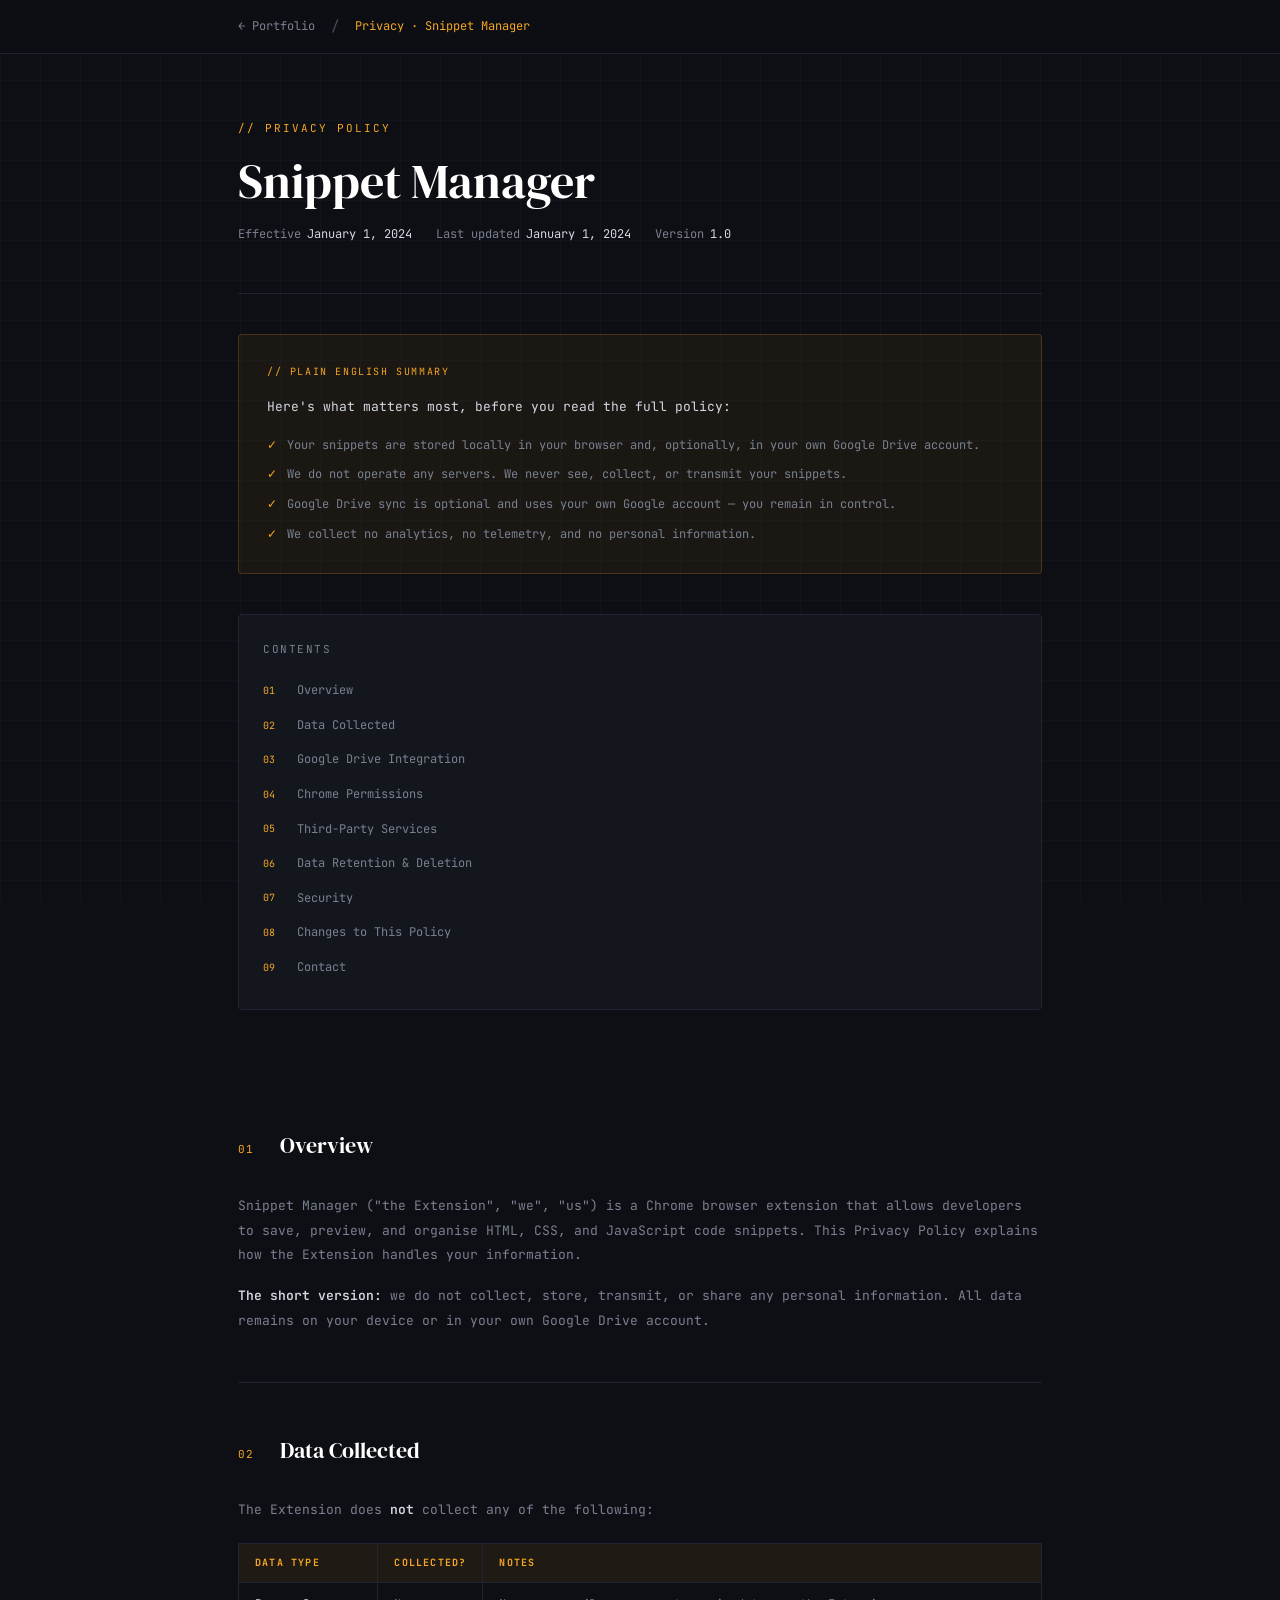
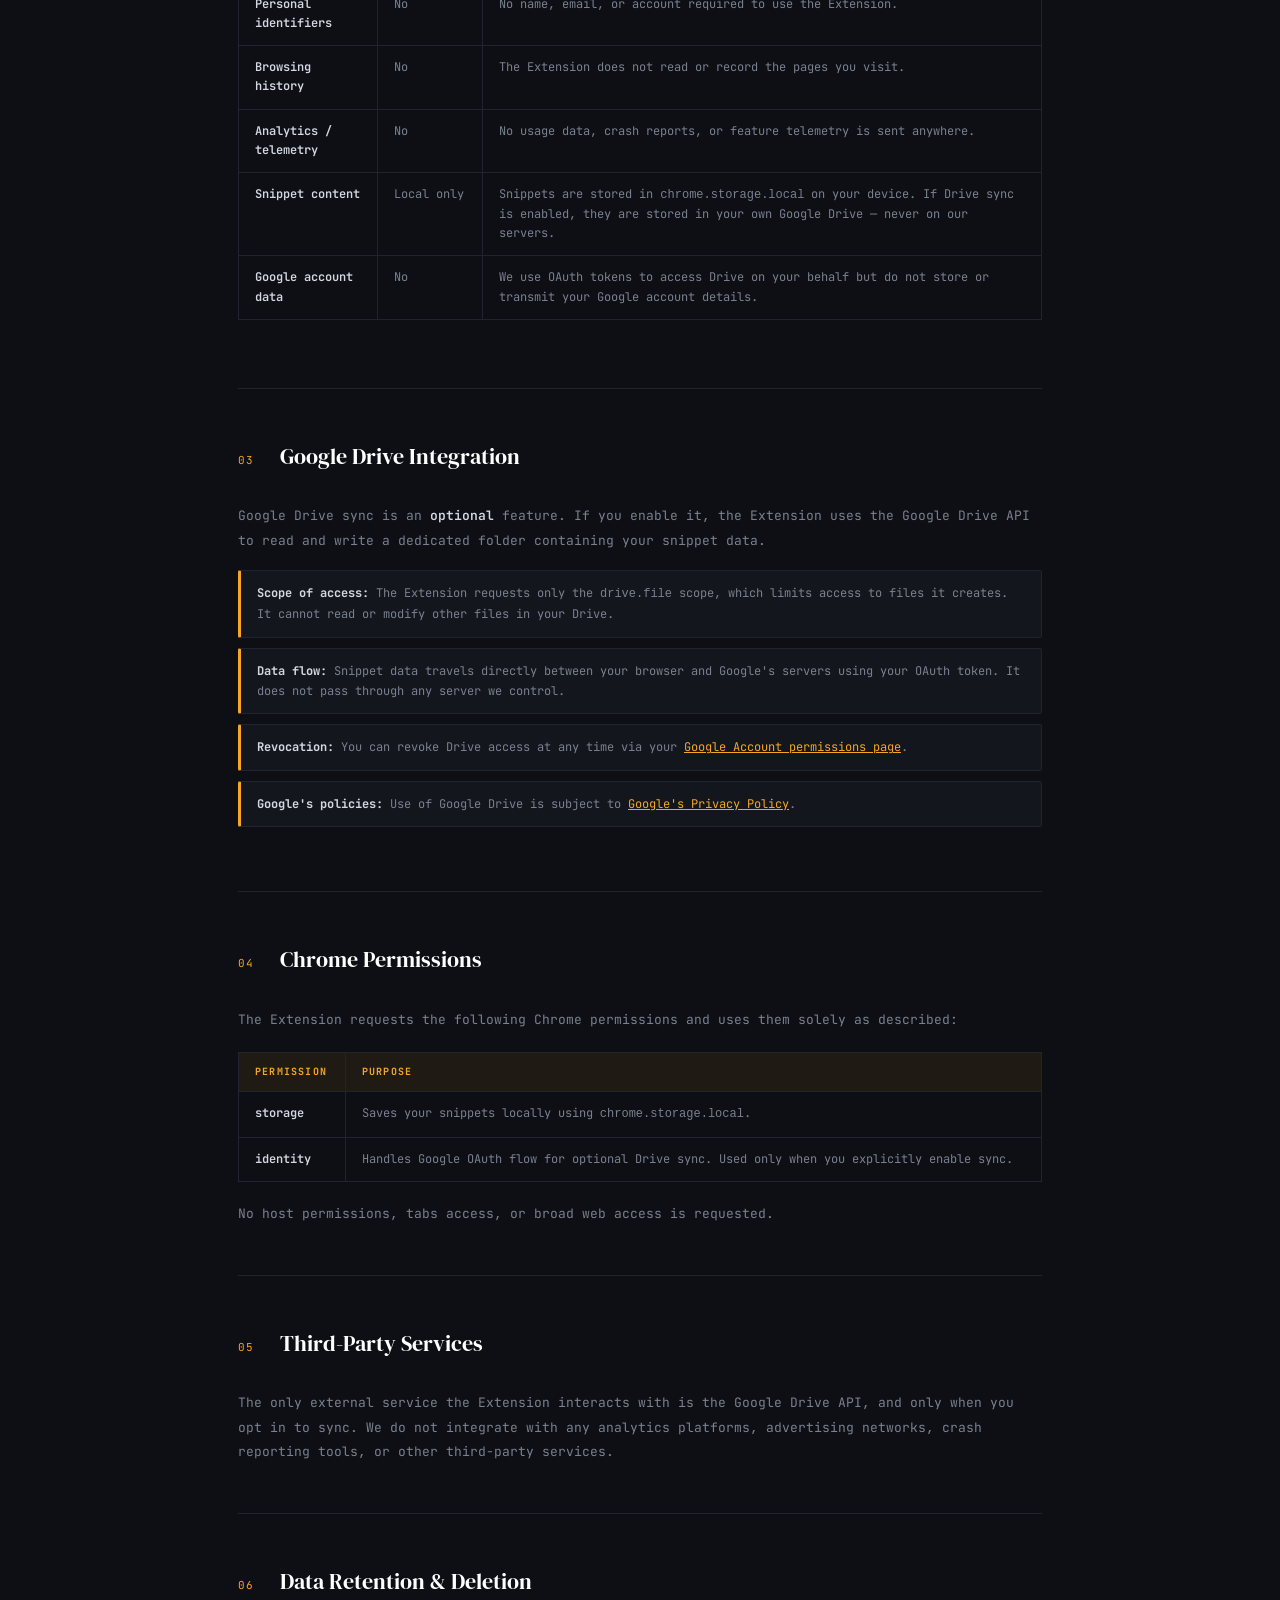
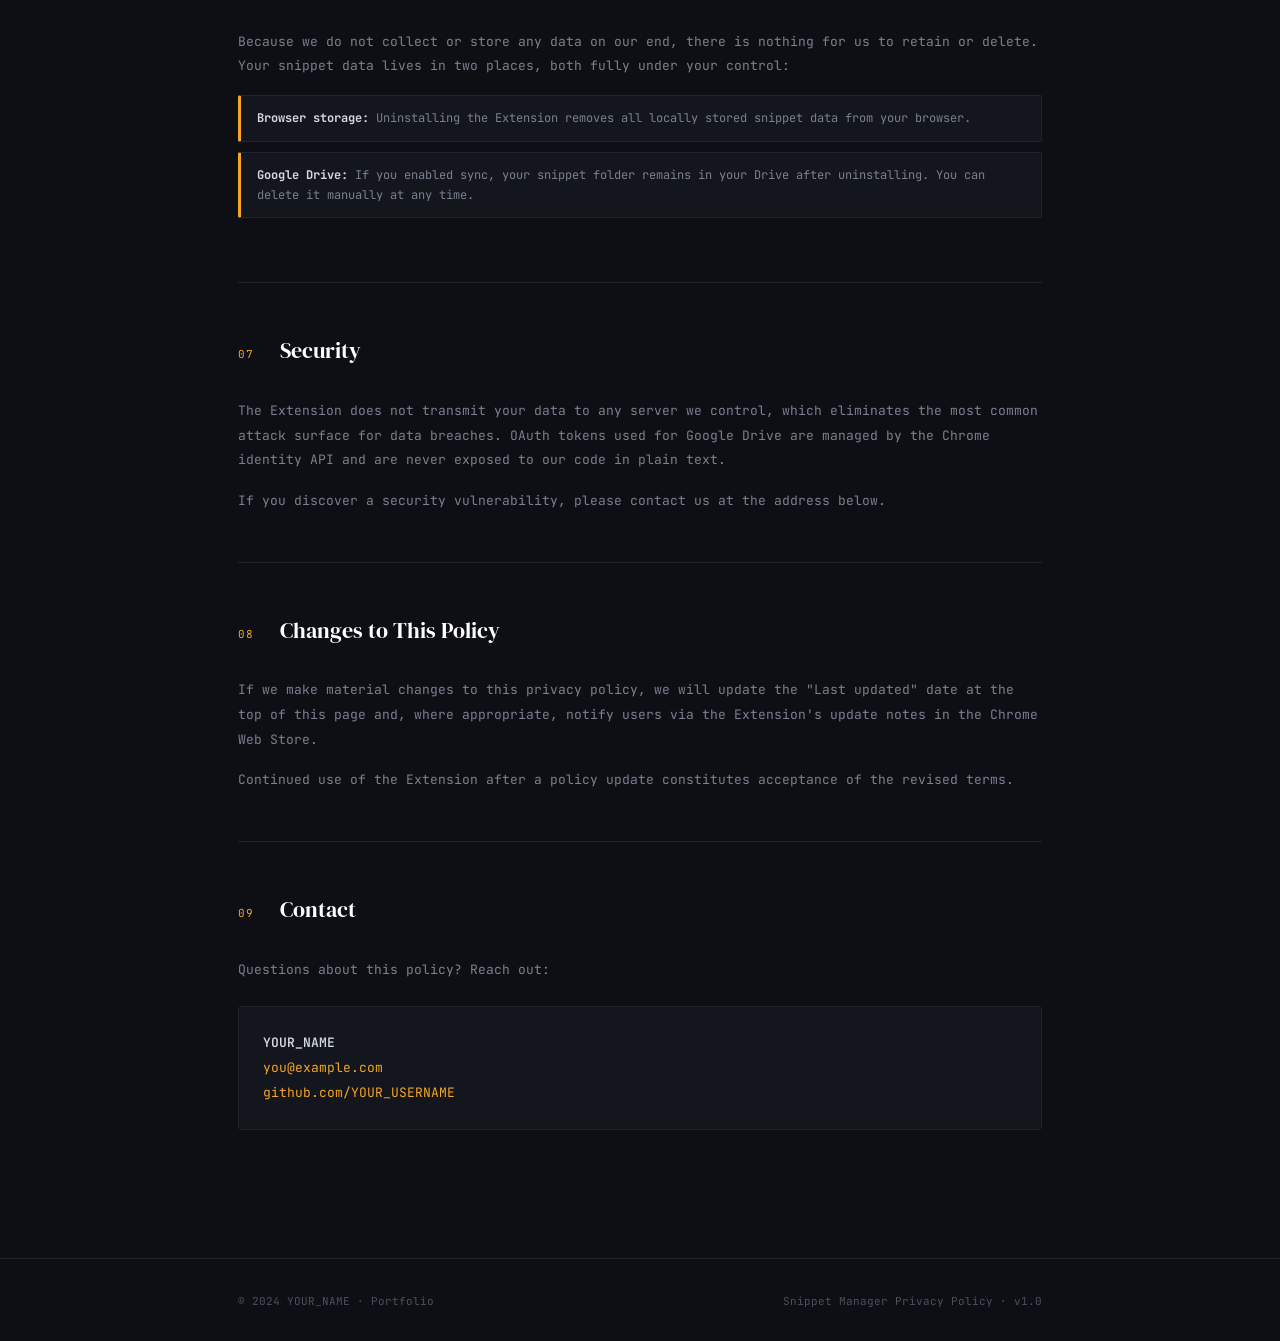
==== privacy/snippet-manager.html @ 755b053d "Initial Commit" ====
<!DOCTYPE html>
<html lang="en">
<head>
  <meta charset="UTF-8" />
  <meta name="viewport" content="width=device-width, initial-scale=1.0" />
  <title>Privacy Policy — Snippet Manager</title>
  <link rel="preconnect" href="https://fonts.googleapis.com" />
  <link rel="preconnect" href="https://fonts.gstatic.com" crossorigin />
  <link href="https://fonts.googleapis.com/css2?family=JetBrains+Mono:ital,wght@0,300;0,400;0,600;1,300&family=DM+Serif+Display:ital@0;1&display=swap" rel="stylesheet" />
  <style>
    *, *::before, *::after { box-sizing: border-box; margin: 0; padding: 0; }

    :root {
      --bg:        #0d0f14;
      --surface:   #13161d;
      --border:    #1f2430;
      --amber:     #f5a623;
      --amber-dim: #c27d0e;
      --muted:     #4a5060;
      --text:      #d4d8e2;
      --text-dim:  #7a8090;
      --mono:      'JetBrains Mono', monospace;
      --serif:     'DM Serif Display', serif;
    }

    html { scroll-behavior: smooth; }

    body {
      background: var(--bg);
      color: var(--text);
      font-family: var(--mono);
      font-size: 14px;
      line-height: 1.8;
      min-height: 100vh;
    }

    body::before {
      content: '';
      position: fixed;
      inset: 0;
      background-image:
        linear-gradient(var(--border) 1px, transparent 1px),
        linear-gradient(90deg, var(--border) 1px, transparent 1px);
      background-size: 40px 40px;
      opacity: 0.25;
      pointer-events: none;
      z-index: 0;
    }

    /* NAV */
    nav {
      position: sticky;
      top: 0;
      z-index: 100;
      background: rgba(13,15,20,0.9);
      backdrop-filter: blur(12px);
      border-bottom: 1px solid var(--border);
    }
    nav .wrap {
      display: flex;
      align-items: center;
      gap: 16px;
      padding: 14px 28px;
      max-width: 860px;
      margin: 0 auto;
    }
    nav a.back {
      font-size: 12px;
      color: var(--text-dim);
      text-decoration: none;
      display: flex;
      align-items: center;
      gap: 6px;
      transition: color 0.2s;
    }
    nav a.back:hover { color: var(--amber); }
    nav .sep { color: var(--muted); }
    nav .crumb { font-size: 12px; color: var(--amber); }

    /* LAYOUT */
    .wrap {
      position: relative;
      z-index: 1;
      max-width: 860px;
      margin: 0 auto;
      padding: 0 28px;
    }

    /* HEADER */
    .doc-header {
      padding: 64px 0 48px;
      border-bottom: 1px solid var(--border);
    }
    .doc-label {
      font-size: 11px;
      letter-spacing: 0.18em;
      color: var(--amber);
      text-transform: uppercase;
      margin-bottom: 16px;
    }
    .doc-header h1 {
      font-family: var(--serif);
      font-size: clamp(28px, 5vw, 48px);
      color: #fff;
      font-weight: 400;
      margin-bottom: 16px;
      line-height: 1.1;
    }
    .doc-meta {
      display: flex;
      gap: 24px;
      flex-wrap: wrap;
      font-size: 12px;
      color: var(--text-dim);
    }
    .doc-meta span { display: flex; align-items: center; gap: 6px; }
    .doc-meta strong { color: var(--text); font-weight: 400; }

    /* SUMMARY BOX */
    .summary-box {
      margin: 40px 0;
      padding: 28px;
      background: rgba(245,166,35,0.06);
      border: 1px solid rgba(245,166,35,0.2);
      border-radius: 4px;
    }
    .summary-box .summary-label {
      font-size: 10px;
      letter-spacing: 0.16em;
      color: var(--amber);
      text-transform: uppercase;
      margin-bottom: 14px;
    }
    .summary-box p {
      font-size: 13px;
      color: var(--text);
      line-height: 1.8;
    }
    .summary-points {
      list-style: none;
      margin-top: 14px;
      display: flex;
      flex-direction: column;
      gap: 8px;
    }
    .summary-points li {
      font-size: 12px;
      color: var(--text-dim);
      display: flex;
      align-items: flex-start;
      gap: 10px;
    }
    .summary-points li .icon { color: var(--amber); flex-shrink: 0; }

    /* TOC */
    .toc {
      margin: 0 0 48px;
      padding: 24px;
      background: var(--surface);
      border: 1px solid var(--border);
      border-radius: 4px;
    }
    .toc-title { font-size: 11px; letter-spacing: 0.14em; color: var(--text-dim); text-transform: uppercase; margin-bottom: 14px; }
    .toc ol { list-style: none; counter-reset: toc; }
    .toc ol li { counter-increment: toc; }
    .toc ol li a {
      display: flex;
      align-items: center;
      gap: 12px;
      padding: 6px 0;
      text-decoration: none;
      font-size: 12px;
      color: var(--text-dim);
      border-bottom: 1px solid transparent;
      transition: color 0.2s;
    }
    .toc ol li a::before {
      content: counter(toc, decimal-leading-zero);
      color: var(--amber);
      font-size: 10px;
      min-width: 22px;
    }
    .toc ol li a:hover { color: var(--text); }

    /* CONTENT */
    .doc-content { padding: 20px 0 80px; }

    .policy-section {
      padding: 48px 0;
      border-bottom: 1px solid var(--border);
    }
    .policy-section:last-child { border-bottom: none; }

    .ps-header {
      display: flex;
      align-items: baseline;
      gap: 14px;
      margin-bottom: 28px;
    }
    .ps-num { font-size: 11px; color: var(--amber); letter-spacing: 0.1em; min-width: 28px; }
    .ps-title {
      font-family: var(--serif);
      font-size: 22px;
      color: #fff;
      font-weight: 400;
    }

    p { color: var(--text-dim); font-size: 13px; line-height: 1.9; margin-bottom: 16px; }
    p:last-child { margin-bottom: 0; }
    p strong { color: var(--text); font-weight: 600; }

    .data-table {
      width: 100%;
      border-collapse: collapse;
      margin: 20px 0;
      font-size: 12px;
    }
    .data-table th {
      text-align: left;
      padding: 10px 16px;
      background: rgba(245,166,35,0.08);
      color: var(--amber);
      font-size: 10px;
      letter-spacing: 0.12em;
      text-transform: uppercase;
      border: 1px solid var(--border);
    }
    .data-table td {
      padding: 12px 16px;
      border: 1px solid var(--border);
      color: var(--text-dim);
      vertical-align: top;
      line-height: 1.6;
    }
    .data-table tr:hover td { background: rgba(255,255,255,0.02); }
    .data-table td:first-child { color: var(--text); font-weight: 600; }

    .highlight-list {
      list-style: none;
      margin: 16px 0;
      display: flex;
      flex-direction: column;
      gap: 10px;
    }
    .highlight-list li {
      font-size: 12px;
      color: var(--text-dim);
      padding: 12px 16px;
      background: var(--surface);
      border: 1px solid var(--border);
      border-left: 3px solid var(--amber);
      border-radius: 2px;
      line-height: 1.7;
    }
    .highlight-list li strong { color: var(--text); }

    .contact-box {
      margin-top: 24px;
      padding: 24px;
      background: var(--surface);
      border: 1px solid var(--border);
      border-radius: 4px;
    }
    .contact-box a { color: var(--amber); text-decoration: none; }
    .contact-box a:hover { text-decoration: underline; }

    /* FOOTER */
    footer {
      border-top: 1px solid var(--border);
      padding: 32px 0;
    }
    footer .wrap {
      display: flex;
      justify-content: space-between;
      align-items: center;
      flex-wrap: wrap;
      gap: 12px;
    }
    footer p { font-size: 11px; color: var(--muted); margin: 0; }
    footer a { color: var(--muted); text-decoration: none; transition: color 0.2s; }
    footer a:hover { color: var(--amber); }
  </style>
</head>
<body>

  <nav>
    <div class="wrap">
      <a class="back" href="../index.html">← Portfolio</a>
      <span class="sep">/</span>
      <span class="crumb">Privacy · Snippet Manager</span>
    </div>
  </nav>

  <div class="wrap">

    <header class="doc-header">
      <p class="doc-label">// privacy policy</p>
      <h1>Snippet Manager</h1>
      <div class="doc-meta">
        <span>Effective <strong>January 1, 2024</strong></span>
        <span>Last updated <strong>January 1, 2024</strong></span>
        <span>Version <strong>1.0</strong></span>
      </div>
    </header>

    <!-- PLAIN-LANGUAGE SUMMARY -->
    <div class="summary-box">
      <p class="summary-label">// plain english summary</p>
      <p>Here's what matters most, before you read the full policy:</p>
      <ul class="summary-points">
        <li><span class="icon">✓</span> Your snippets are stored locally in your browser and, optionally, in your own Google Drive account.</li>
        <li><span class="icon">✓</span> We do not operate any servers. We never see, collect, or transmit your snippets.</li>
        <li><span class="icon">✓</span> Google Drive sync is optional and uses your own Google account — you remain in control.</li>
        <li><span class="icon">✓</span> We collect no analytics, no telemetry, and no personal information.</li>
      </ul>
    </div>

    <!-- TOC -->
    <div class="toc">
      <p class="toc-title">Contents</p>
      <ol>
        <li><a href="#overview">Overview</a></li>
        <li><a href="#data-collected">Data Collected</a></li>
        <li><a href="#google-drive">Google Drive Integration</a></li>
        <li><a href="#permissions">Chrome Permissions</a></li>
        <li><a href="#third-parties">Third-Party Services</a></li>
        <li><a href="#data-retention">Data Retention & Deletion</a></li>
        <li><a href="#security">Security</a></li>
        <li><a href="#changes">Changes to This Policy</a></li>
        <li><a href="#contact">Contact</a></li>
      </ol>
    </div>

    <div class="doc-content">

      <!-- 1 -->
      <div class="policy-section" id="overview">
        <div class="ps-header">
          <span class="ps-num">01</span>
          <h2 class="ps-title">Overview</h2>
        </div>
        <p>
          Snippet Manager ("the Extension", "we", "us") is a Chrome browser extension that allows developers to save, preview, and organise HTML, CSS, and JavaScript code snippets. This Privacy Policy explains how the Extension handles your information.
        </p>
        <p>
          <strong>The short version:</strong> we do not collect, store, transmit, or share any personal information. All data remains on your device or in your own Google Drive account.
        </p>
      </div>

      <!-- 2 -->
      <div class="policy-section" id="data-collected">
        <div class="ps-header">
          <span class="ps-num">02</span>
          <h2 class="ps-title">Data Collected</h2>
        </div>
        <p>The Extension does <strong>not</strong> collect any of the following:</p>
        <table class="data-table">
          <thead>
            <tr>
              <th>Data Type</th>
              <th>Collected?</th>
              <th>Notes</th>
            </tr>
          </thead>
          <tbody>
            <tr>
              <td>Personal identifiers</td>
              <td>No</td>
              <td>No name, email, or account required to use the Extension.</td>
            </tr>
            <tr>
              <td>Browsing history</td>
              <td>No</td>
              <td>The Extension does not read or record the pages you visit.</td>
            </tr>
            <tr>
              <td>Analytics / telemetry</td>
              <td>No</td>
              <td>No usage data, crash reports, or feature telemetry is sent anywhere.</td>
            </tr>
            <tr>
              <td>Snippet content</td>
              <td>Local only</td>
              <td>Snippets are stored in <code>chrome.storage.local</code> on your device. If Drive sync is enabled, they are stored in your own Google Drive — never on our servers.</td>
            </tr>
            <tr>
              <td>Google account data</td>
              <td>No</td>
              <td>We use OAuth tokens to access Drive on your behalf but do not store or transmit your Google account details.</td>
            </tr>
          </tbody>
        </table>
      </div>

      <!-- 3 -->
      <div class="policy-section" id="google-drive">
        <div class="ps-header">
          <span class="ps-num">03</span>
          <h2 class="ps-title">Google Drive Integration</h2>
        </div>
        <p>
          Google Drive sync is an <strong>optional</strong> feature. If you enable it, the Extension uses the Google Drive API to read and write a dedicated folder containing your snippet data.
        </p>
        <ul class="highlight-list">
          <li><strong>Scope of access:</strong> The Extension requests only the <code>drive.file</code> scope, which limits access to files it creates. It cannot read or modify other files in your Drive.</li>
          <li><strong>Data flow:</strong> Snippet data travels directly between your browser and Google's servers using your OAuth token. It does not pass through any server we control.</li>
          <li><strong>Revocation:</strong> You can revoke Drive access at any time via your <a href="https://myaccount.google.com/permissions" target="_blank" style="color:var(--amber)">Google Account permissions page</a>.</li>
          <li><strong>Google's policies:</strong> Use of Google Drive is subject to <a href="https://policies.google.com/privacy" target="_blank" style="color:var(--amber)">Google's Privacy Policy</a>.</li>
        </ul>
      </div>

      <!-- 4 -->
      <div class="policy-section" id="permissions">
        <div class="ps-header">
          <span class="ps-num">04</span>
          <h2 class="ps-title">Chrome Permissions</h2>
        </div>
        <p>The Extension requests the following Chrome permissions and uses them solely as described:</p>
        <table class="data-table">
          <thead>
            <tr><th>Permission</th><th>Purpose</th></tr>
          </thead>
          <tbody>
            <tr>
              <td>storage</td>
              <td>Saves your snippets locally using <code>chrome.storage.local</code>.</td>
            </tr>
            <tr>
              <td>identity</td>
              <td>Handles Google OAuth flow for optional Drive sync. Used only when you explicitly enable sync.</td>
            </tr>
          </tbody>
        </table>
        <p>No host permissions, tabs access, or broad web access is requested.</p>
      </div>

      <!-- 5 -->
      <div class="policy-section" id="third-parties">
        <div class="ps-header">
          <span class="ps-num">05</span>
          <h2 class="ps-title">Third-Party Services</h2>
        </div>
        <p>
          The only external service the Extension interacts with is the Google Drive API, and only when you opt in to sync. We do not integrate with any analytics platforms, advertising networks, crash reporting tools, or other third-party services.
        </p>
      </div>

      <!-- 6 -->
      <div class="policy-section" id="data-retention">
        <div class="ps-header">
          <span class="ps-num">06</span>
          <h2 class="ps-title">Data Retention & Deletion</h2>
        </div>
        <p>
          Because we do not collect or store any data on our end, there is nothing for us to retain or delete. Your snippet data lives in two places, both fully under your control:
        </p>
        <ul class="highlight-list">
          <li><strong>Browser storage:</strong> Uninstalling the Extension removes all locally stored snippet data from your browser.</li>
          <li><strong>Google Drive:</strong> If you enabled sync, your snippet folder remains in your Drive after uninstalling. You can delete it manually at any time.</li>
        </ul>
      </div>

      <!-- 7 -->
      <div class="policy-section" id="security">
        <div class="ps-header">
          <span class="ps-num">07</span>
          <h2 class="ps-title">Security</h2>
        </div>
        <p>
          The Extension does not transmit your data to any server we control, which eliminates the most common attack surface for data breaches. OAuth tokens used for Google Drive are managed by the Chrome identity API and are never exposed to our code in plain text.
        </p>
        <p>
          If you discover a security vulnerability, please contact us at the address below.
        </p>
      </div>

      <!-- 8 -->
      <div class="policy-section" id="changes">
        <div class="ps-header">
          <span class="ps-num">08</span>
          <h2 class="ps-title">Changes to This Policy</h2>
        </div>
        <p>
          If we make material changes to this privacy policy, we will update the "Last updated" date at the top of this page and, where appropriate, notify users via the Extension's update notes in the Chrome Web Store.
        </p>
        <p>
          Continued use of the Extension after a policy update constitutes acceptance of the revised terms.
        </p>
      </div>

      <!-- 9 -->
      <div class="policy-section" id="contact">
        <div class="ps-header">
          <span class="ps-num">09</span>
          <h2 class="ps-title">Contact</h2>
        </div>
        <p>Questions about this policy? Reach out:</p>
        <div class="contact-box">
          <p style="margin:0; font-size:13px; color: var(--text);">
            <strong>YOUR_NAME</strong><br />
            <a href="mailto:you@example.com">you@example.com</a><br />
            <a href="https://github.com/YOUR_USERNAME" target="_blank">github.com/YOUR_USERNAME</a>
          </p>
        </div>
      </div>

    </div>
  </div>

  <footer>
    <div class="wrap">
      <p>© 2024 YOUR_NAME · <a href="../index.html">Portfolio</a></p>
      <p>Snippet Manager Privacy Policy · v1.0</p>
    </div>
  </footer>

</body>
</html>
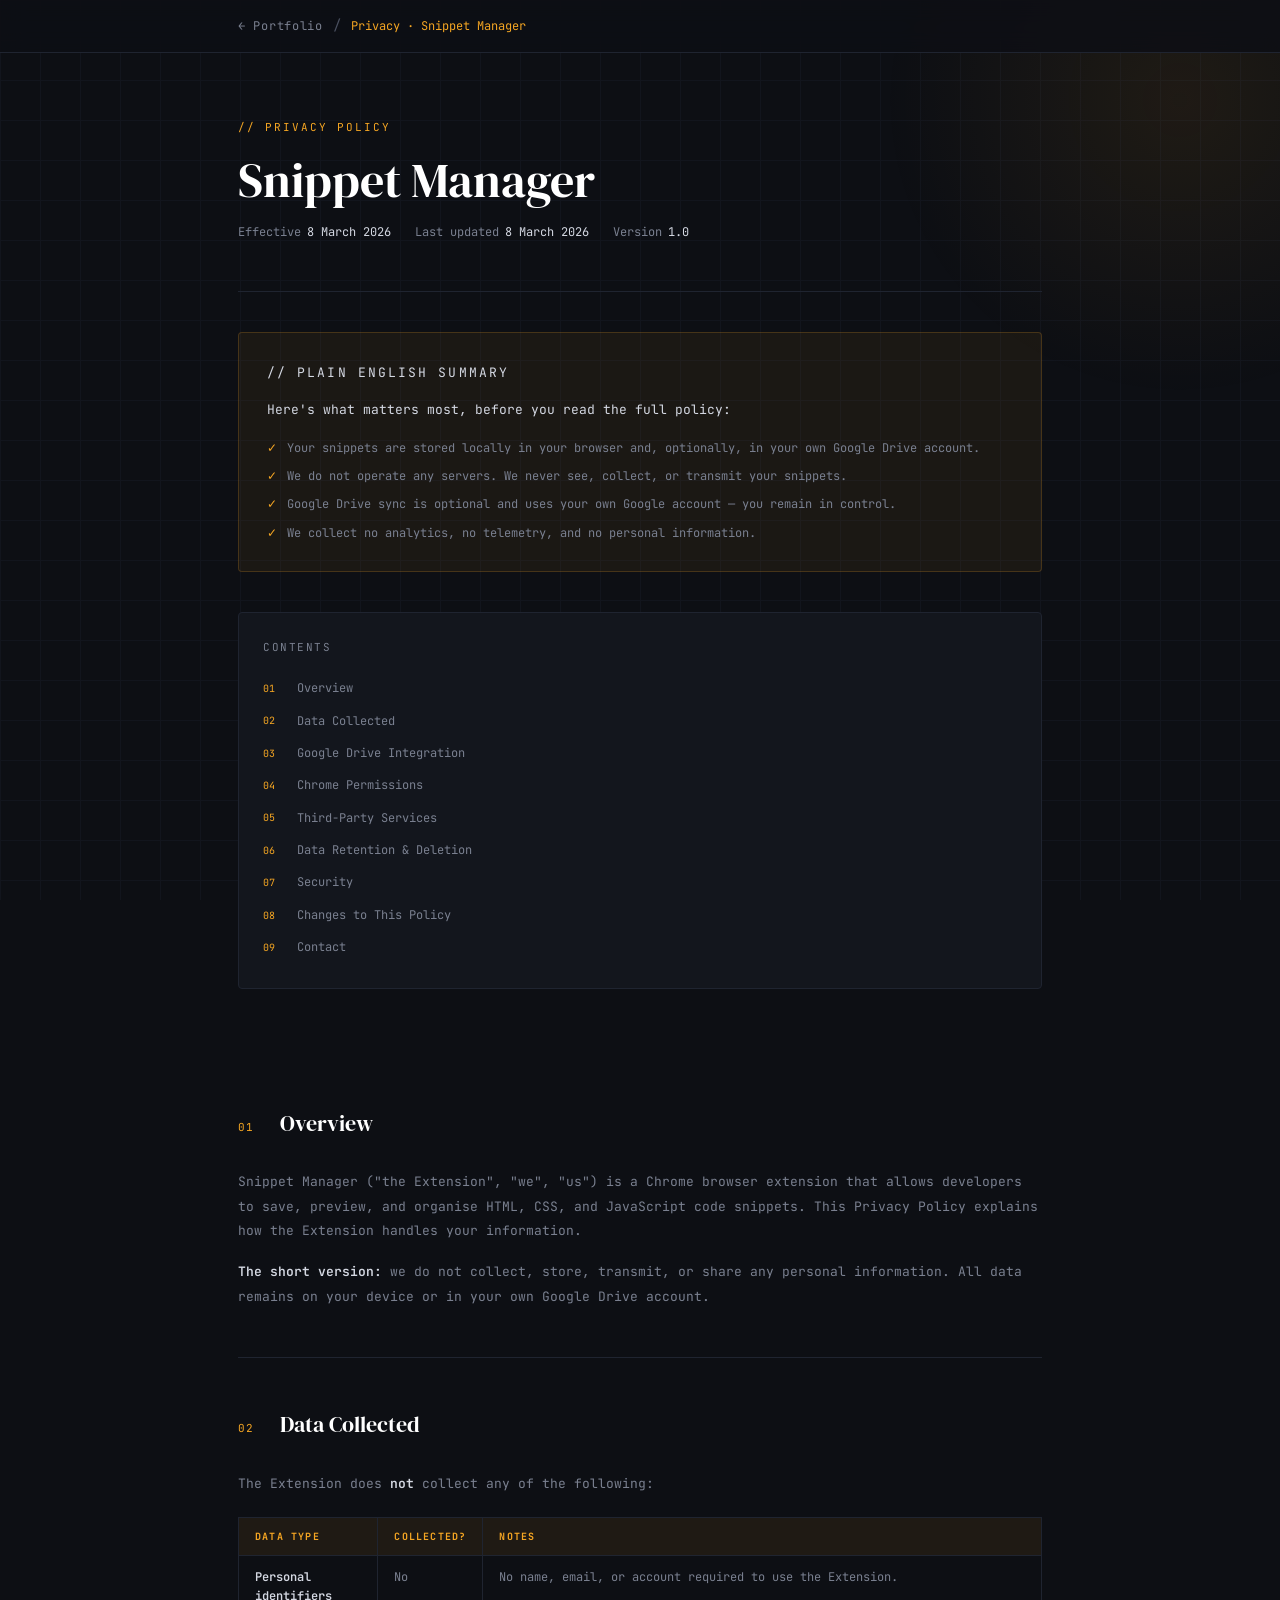
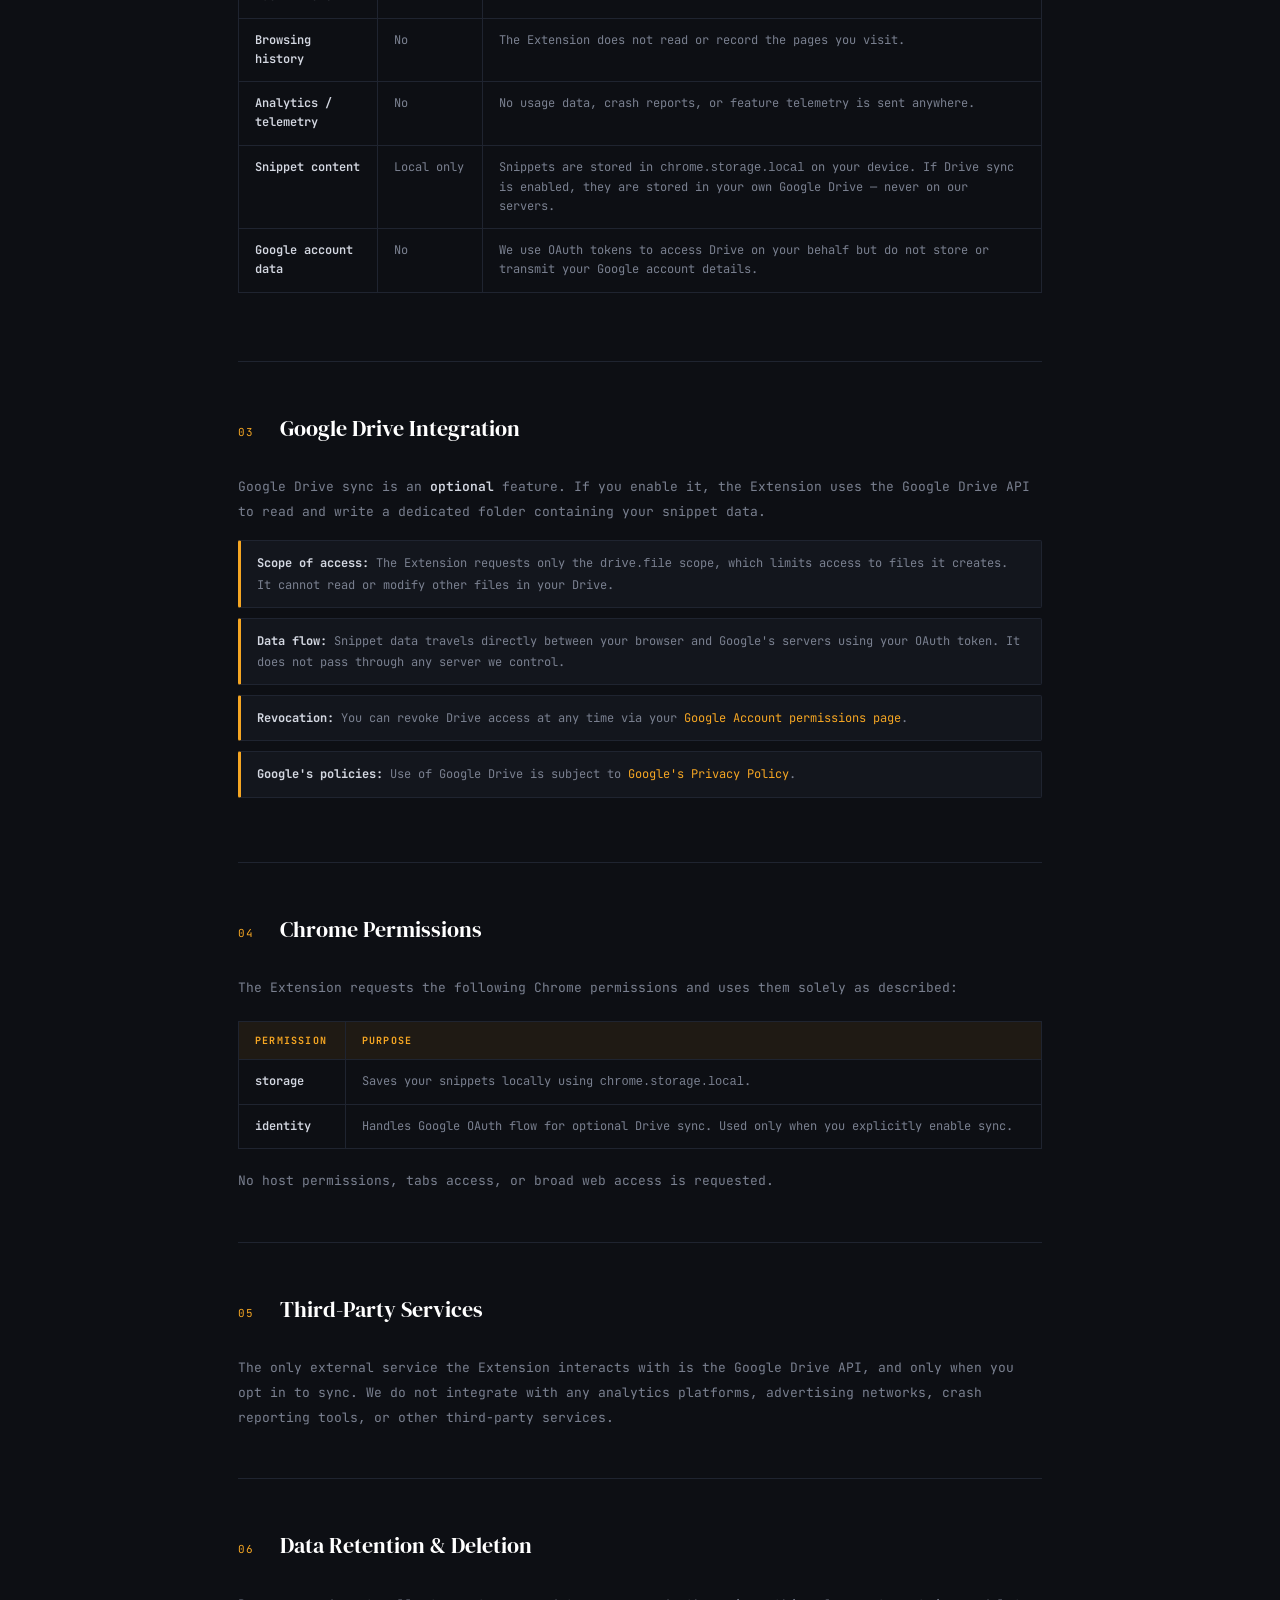
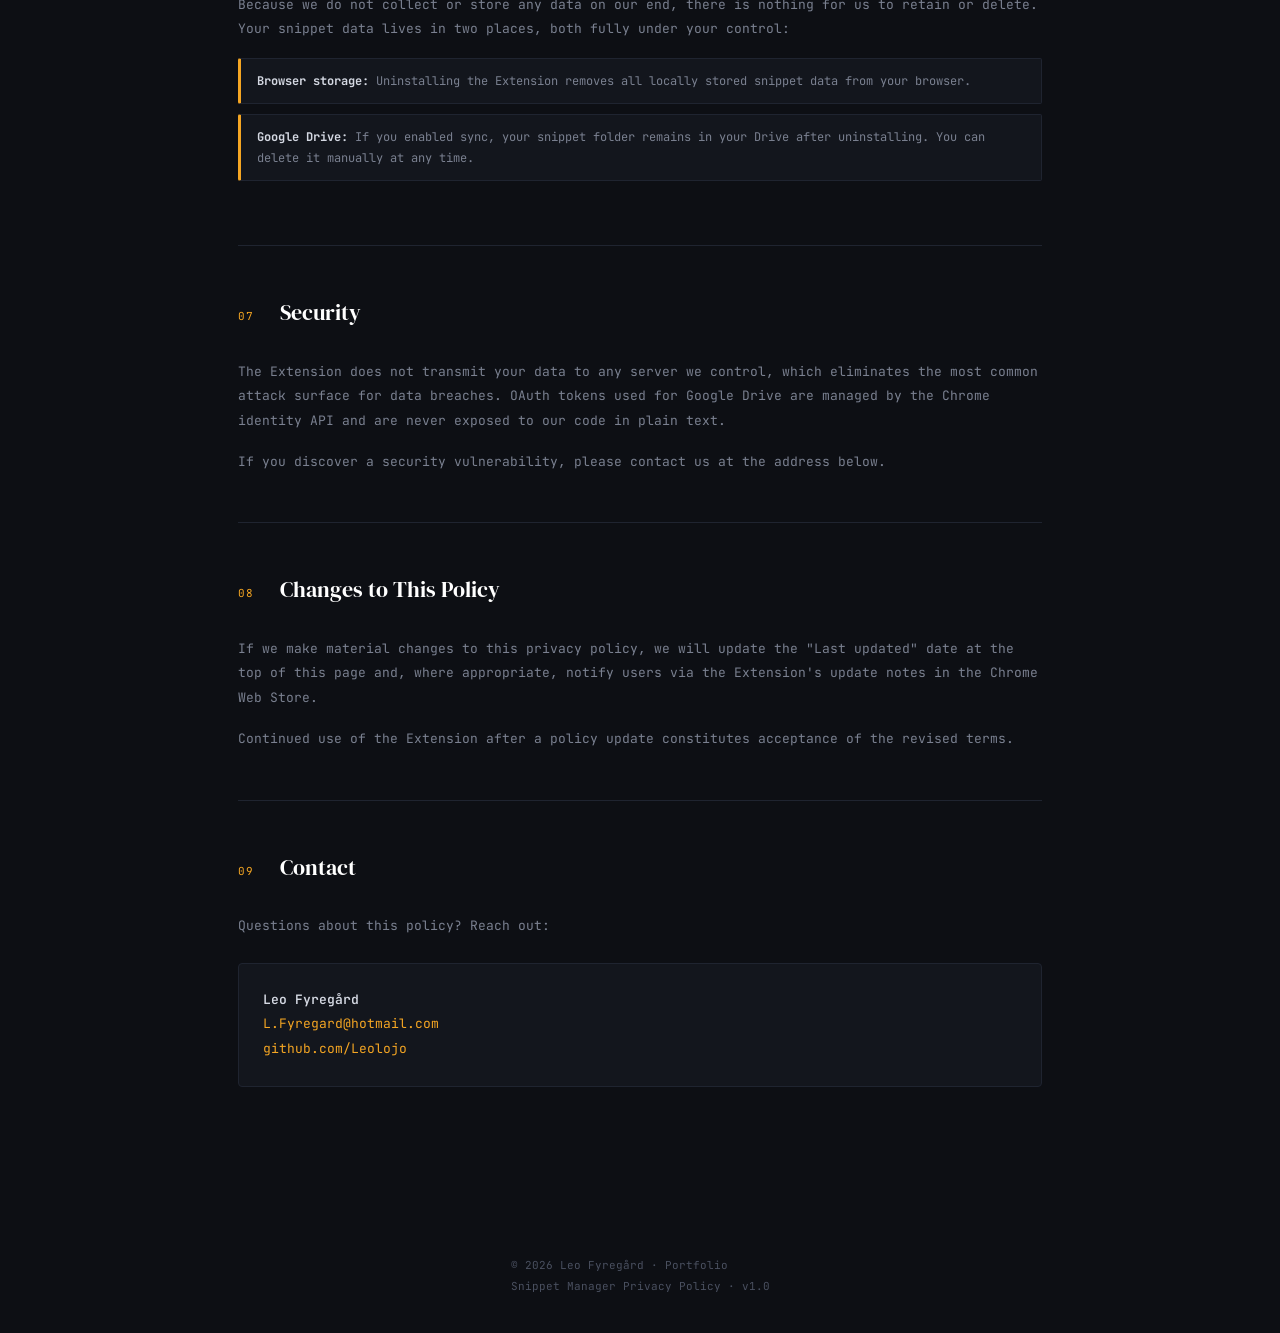
==== commit 06727206: "refactor: extract styles to CSS, update branding - Move all inline CSS to shared style.css - Update " ====
--- a/privacy/snippet-manager.html
+++ b/privacy/snippet-manager.html
@@ -7,284 +7,12 @@
   <link rel="preconnect" href="https://fonts.googleapis.com" />
   <link rel="preconnect" href="https://fonts.gstatic.com" crossorigin />
   <link href="https://fonts.googleapis.com/css2?family=JetBrains+Mono:ital,wght@0,300;0,400;0,600;1,300&family=DM+Serif+Display:ital@0;1&display=swap" rel="stylesheet" />
-  <style>
-    *, *::before, *::after { box-sizing: border-box; margin: 0; padding: 0; }
-
-    :root {
-      --bg:        #0d0f14;
-      --surface:   #13161d;
-      --border:    #1f2430;
-      --amber:     #f5a623;
-      --amber-dim: #c27d0e;
-      --muted:     #4a5060;
-      --text:      #d4d8e2;
-      --text-dim:  #7a8090;
-      --mono:      'JetBrains Mono', monospace;
-      --serif:     'DM Serif Display', serif;
-    }
-
-    html { scroll-behavior: smooth; }
-
-    body {
-      background: var(--bg);
-      color: var(--text);
-      font-family: var(--mono);
-      font-size: 14px;
-      line-height: 1.8;
-      min-height: 100vh;
-    }
-
-    body::before {
-      content: '';
-      position: fixed;
-      inset: 0;
-      background-image:
-        linear-gradient(var(--border) 1px, transparent 1px),
-        linear-gradient(90deg, var(--border) 1px, transparent 1px);
-      background-size: 40px 40px;
-      opacity: 0.25;
-      pointer-events: none;
-      z-index: 0;
-    }
-
-    /* NAV */
-    nav {
-      position: sticky;
-      top: 0;
-      z-index: 100;
-      background: rgba(13,15,20,0.9);
-      backdrop-filter: blur(12px);
-      border-bottom: 1px solid var(--border);
-    }
-    nav .wrap {
-      display: flex;
-      align-items: center;
-      gap: 16px;
-      padding: 14px 28px;
-      max-width: 860px;
-      margin: 0 auto;
-    }
-    nav a.back {
-      font-size: 12px;
-      color: var(--text-dim);
-      text-decoration: none;
-      display: flex;
-      align-items: center;
-      gap: 6px;
-      transition: color 0.2s;
-    }
-    nav a.back:hover { color: var(--amber); }
-    nav .sep { color: var(--muted); }
-    nav .crumb { font-size: 12px; color: var(--amber); }
-
-    /* LAYOUT */
-    .wrap {
-      position: relative;
-      z-index: 1;
-      max-width: 860px;
-      margin: 0 auto;
-      padding: 0 28px;
-    }
-
-    /* HEADER */
-    .doc-header {
-      padding: 64px 0 48px;
-      border-bottom: 1px solid var(--border);
-    }
-    .doc-label {
-      font-size: 11px;
-      letter-spacing: 0.18em;
-      color: var(--amber);
-      text-transform: uppercase;
-      margin-bottom: 16px;
-    }
-    .doc-header h1 {
-      font-family: var(--serif);
-      font-size: clamp(28px, 5vw, 48px);
-      color: #fff;
-      font-weight: 400;
-      margin-bottom: 16px;
-      line-height: 1.1;
-    }
-    .doc-meta {
-      display: flex;
-      gap: 24px;
-      flex-wrap: wrap;
-      font-size: 12px;
-      color: var(--text-dim);
-    }
-    .doc-meta span { display: flex; align-items: center; gap: 6px; }
-    .doc-meta strong { color: var(--text); font-weight: 400; }
-
-    /* SUMMARY BOX */
-    .summary-box {
-      margin: 40px 0;
-      padding: 28px;
-      background: rgba(245,166,35,0.06);
-      border: 1px solid rgba(245,166,35,0.2);
-      border-radius: 4px;
-    }
-    .summary-box .summary-label {
-      font-size: 10px;
-      letter-spacing: 0.16em;
-      color: var(--amber);
-      text-transform: uppercase;
-      margin-bottom: 14px;
-    }
-    .summary-box p {
-      font-size: 13px;
-      color: var(--text);
-      line-height: 1.8;
-    }
-    .summary-points {
-      list-style: none;
-      margin-top: 14px;
-      display: flex;
-      flex-direction: column;
-      gap: 8px;
-    }
-    .summary-points li {
-      font-size: 12px;
-      color: var(--text-dim);
-      display: flex;
-      align-items: flex-start;
-      gap: 10px;
-    }
-    .summary-points li .icon { color: var(--amber); flex-shrink: 0; }
-
-    /* TOC */
-    .toc {
-      margin: 0 0 48px;
-      padding: 24px;
-      background: var(--surface);
-      border: 1px solid var(--border);
-      border-radius: 4px;
-    }
-    .toc-title { font-size: 11px; letter-spacing: 0.14em; color: var(--text-dim); text-transform: uppercase; margin-bottom: 14px; }
-    .toc ol { list-style: none; counter-reset: toc; }
-    .toc ol li { counter-increment: toc; }
-    .toc ol li a {
-      display: flex;
-      align-items: center;
-      gap: 12px;
-      padding: 6px 0;
-      text-decoration: none;
-      font-size: 12px;
-      color: var(--text-dim);
-      border-bottom: 1px solid transparent;
-      transition: color 0.2s;
-    }
-    .toc ol li a::before {
-      content: counter(toc, decimal-leading-zero);
-      color: var(--amber);
-      font-size: 10px;
-      min-width: 22px;
-    }
-    .toc ol li a:hover { color: var(--text); }
-
-    /* CONTENT */
-    .doc-content { padding: 20px 0 80px; }
-
-    .policy-section {
-      padding: 48px 0;
-      border-bottom: 1px solid var(--border);
-    }
-    .policy-section:last-child { border-bottom: none; }
-
-    .ps-header {
-      display: flex;
-      align-items: baseline;
-      gap: 14px;
-      margin-bottom: 28px;
-    }
-    .ps-num { font-size: 11px; color: var(--amber); letter-spacing: 0.1em; min-width: 28px; }
-    .ps-title {
-      font-family: var(--serif);
-      font-size: 22px;
-      color: #fff;
-      font-weight: 400;
-    }
-
-    p { color: var(--text-dim); font-size: 13px; line-height: 1.9; margin-bottom: 16px; }
-    p:last-child { margin-bottom: 0; }
-    p strong { color: var(--text); font-weight: 600; }
-
-    .data-table {
-      width: 100%;
-      border-collapse: collapse;
-      margin: 20px 0;
-      font-size: 12px;
-    }
-    .data-table th {
-      text-align: left;
-      padding: 10px 16px;
-      background: rgba(245,166,35,0.08);
-      color: var(--amber);
-      font-size: 10px;
-      letter-spacing: 0.12em;
-      text-transform: uppercase;
-      border: 1px solid var(--border);
-    }
-    .data-table td {
-      padding: 12px 16px;
-      border: 1px solid var(--border);
-      color: var(--text-dim);
-      vertical-align: top;
-      line-height: 1.6;
-    }
-    .data-table tr:hover td { background: rgba(255,255,255,0.02); }
-    .data-table td:first-child { color: var(--text); font-weight: 600; }
-
-    .highlight-list {
-      list-style: none;
-      margin: 16px 0;
-      display: flex;
-      flex-direction: column;
-      gap: 10px;
-    }
-    .highlight-list li {
-      font-size: 12px;
-      color: var(--text-dim);
-      padding: 12px 16px;
-      background: var(--surface);
-      border: 1px solid var(--border);
-      border-left: 3px solid var(--amber);
-      border-radius: 2px;
-      line-height: 1.7;
-    }
-    .highlight-list li strong { color: var(--text); }
-
-    .contact-box {
-      margin-top: 24px;
-      padding: 24px;
-      background: var(--surface);
-      border: 1px solid var(--border);
-      border-radius: 4px;
-    }
-    .contact-box a { color: var(--amber); text-decoration: none; }
-    .contact-box a:hover { text-decoration: underline; }
-
-    /* FOOTER */
-    footer {
-      border-top: 1px solid var(--border);
-      padding: 32px 0;
-    }
-    footer .wrap {
-      display: flex;
-      justify-content: space-between;
-      align-items: center;
-      flex-wrap: wrap;
-      gap: 12px;
-    }
-    footer p { font-size: 11px; color: var(--muted); margin: 0; }
-    footer a { color: var(--muted); text-decoration: none; transition: color 0.2s; }
-    footer a:hover { color: var(--amber); }
-  </style>
+  <link rel="stylesheet" href="../style.css" />
 </head>
 <body>
 
   <nav>
-    <div class="wrap">
+    <div class="wrap breadcrumb">
       <a class="back" href="../index.html">← Portfolio</a>
       <span class="sep">/</span>
       <span class="crumb">Privacy · Snippet Manager</span>
@@ -297,8 +25,8 @@
       <p class="doc-label">// privacy policy</p>
       <h1>Snippet Manager</h1>
       <div class="doc-meta">
-        <span>Effective <strong>January 1, 2024</strong></span>
-        <span>Last updated <strong>January 1, 2024</strong></span>
+        <span>Effective <strong>8 March 2026</strong></span>
+        <span>Last updated <strong>8 March 2026</strong></span>
         <span>Version <strong>1.0</strong></span>
       </div>
     </header>
@@ -324,7 +52,7 @@
         <li><a href="#google-drive">Google Drive Integration</a></li>
         <li><a href="#permissions">Chrome Permissions</a></li>
         <li><a href="#third-parties">Third-Party Services</a></li>
-        <li><a href="#data-retention">Data Retention & Deletion</a></li>
+        <li><a href="#data-retention">Data Retention &amp; Deletion</a></li>
         <li><a href="#security">Security</a></li>
         <li><a href="#changes">Changes to This Policy</a></li>
         <li><a href="#contact">Contact</a></li>
@@ -333,21 +61,21 @@
 
     <div class="doc-content">
 
-      <!-- 1 -->
       <div class="policy-section" id="overview">
         <div class="ps-header">
           <span class="ps-num">01</span>
           <h2 class="ps-title">Overview</h2>
         </div>
         <p>
-          Snippet Manager ("the Extension", "we", "us") is a Chrome browser extension that allows developers to save, preview, and organise HTML, CSS, and JavaScript code snippets. This Privacy Policy explains how the Extension handles your information.
-        </p>
-        <p>
-          <strong>The short version:</strong> we do not collect, store, transmit, or share any personal information. All data remains on your device or in your own Google Drive account.
-        </p>
-      </div>
-
-      <!-- 2 -->
+          Snippet Manager ("the Extension", "we", "us") is a Chrome browser extension that allows developers to save,
+          preview, and organise HTML, CSS, and JavaScript code snippets. This Privacy Policy explains how the Extension handles your information.
+        </p>
+        <p>
+          <strong>The short version:</strong> we do not collect, store, transmit, or share any personal information.
+          All data remains on your device or in your own Google Drive account.
+        </p>
+      </div>
+
       <div class="policy-section" id="data-collected">
         <div class="ps-header">
           <span class="ps-num">02</span>
@@ -356,11 +84,7 @@
         <p>The Extension does <strong>not</strong> collect any of the following:</p>
         <table class="data-table">
           <thead>
-            <tr>
-              <th>Data Type</th>
-              <th>Collected?</th>
-              <th>Notes</th>
-            </tr>
+            <tr><th>Data Type</th><th>Collected?</th><th>Notes</th></tr>
           </thead>
           <tbody>
             <tr>
@@ -392,24 +116,23 @@
         </table>
       </div>
 
-      <!-- 3 -->
       <div class="policy-section" id="google-drive">
         <div class="ps-header">
           <span class="ps-num">03</span>
           <h2 class="ps-title">Google Drive Integration</h2>
         </div>
         <p>
-          Google Drive sync is an <strong>optional</strong> feature. If you enable it, the Extension uses the Google Drive API to read and write a dedicated folder containing your snippet data.
+          Google Drive sync is an <strong>optional</strong> feature. If you enable it, the Extension uses the Google Drive API
+          to read and write a dedicated folder containing your snippet data.
         </p>
         <ul class="highlight-list">
           <li><strong>Scope of access:</strong> The Extension requests only the <code>drive.file</code> scope, which limits access to files it creates. It cannot read or modify other files in your Drive.</li>
           <li><strong>Data flow:</strong> Snippet data travels directly between your browser and Google's servers using your OAuth token. It does not pass through any server we control.</li>
-          <li><strong>Revocation:</strong> You can revoke Drive access at any time via your <a href="https://myaccount.google.com/permissions" target="_blank" style="color:var(--amber)">Google Account permissions page</a>.</li>
-          <li><strong>Google's policies:</strong> Use of Google Drive is subject to <a href="https://policies.google.com/privacy" target="_blank" style="color:var(--amber)">Google's Privacy Policy</a>.</li>
+          <li><strong>Revocation:</strong> You can revoke Drive access at any time via your <a href="https://myaccount.google.com/permissions" target="_blank">Google Account permissions page</a>.</li>
+          <li><strong>Google's policies:</strong> Use of Google Drive is subject to <a href="https://policies.google.com/privacy" target="_blank">Google's Privacy Policy</a>.</li>
         </ul>
       </div>
 
-      <!-- 4 -->
       <div class="policy-section" id="permissions">
         <div class="ps-header">
           <span class="ps-num">04</span>
@@ -434,25 +157,25 @@
         <p>No host permissions, tabs access, or broad web access is requested.</p>
       </div>
 
-      <!-- 5 -->
       <div class="policy-section" id="third-parties">
         <div class="ps-header">
           <span class="ps-num">05</span>
           <h2 class="ps-title">Third-Party Services</h2>
         </div>
         <p>
-          The only external service the Extension interacts with is the Google Drive API, and only when you opt in to sync. We do not integrate with any analytics platforms, advertising networks, crash reporting tools, or other third-party services.
-        </p>
-      </div>
-
-      <!-- 6 -->
+          The only external service the Extension interacts with is the Google Drive API, and only when you opt in to sync.
+          We do not integrate with any analytics platforms, advertising networks, crash reporting tools, or other third-party services.
+        </p>
+      </div>
+
       <div class="policy-section" id="data-retention">
         <div class="ps-header">
           <span class="ps-num">06</span>
-          <h2 class="ps-title">Data Retention & Deletion</h2>
-        </div>
-        <p>
-          Because we do not collect or store any data on our end, there is nothing for us to retain or delete. Your snippet data lives in two places, both fully under your control:
+          <h2 class="ps-title">Data Retention &amp; Deletion</h2>
+        </div>
+        <p>
+          Because we do not collect or store any data on our end, there is nothing for us to retain or delete.
+          Your snippet data lives in two places, both fully under your control:
         </p>
         <ul class="highlight-list">
           <li><strong>Browser storage:</strong> Uninstalling the Extension removes all locally stored snippet data from your browser.</li>
@@ -460,35 +183,30 @@
         </ul>
       </div>
 
-      <!-- 7 -->
       <div class="policy-section" id="security">
         <div class="ps-header">
           <span class="ps-num">07</span>
           <h2 class="ps-title">Security</h2>
         </div>
         <p>
-          The Extension does not transmit your data to any server we control, which eliminates the most common attack surface for data breaches. OAuth tokens used for Google Drive are managed by the Chrome identity API and are never exposed to our code in plain text.
-        </p>
-        <p>
-          If you discover a security vulnerability, please contact us at the address below.
-        </p>
-      </div>
-
-      <!-- 8 -->
+          The Extension does not transmit your data to any server we control, which eliminates the most common attack surface for data breaches.
+          OAuth tokens used for Google Drive are managed by the Chrome identity API and are never exposed to our code in plain text.
+        </p>
+        <p>If you discover a security vulnerability, please contact us at the address below.</p>
+      </div>
+
       <div class="policy-section" id="changes">
         <div class="ps-header">
           <span class="ps-num">08</span>
           <h2 class="ps-title">Changes to This Policy</h2>
         </div>
         <p>
-          If we make material changes to this privacy policy, we will update the "Last updated" date at the top of this page and, where appropriate, notify users via the Extension's update notes in the Chrome Web Store.
-        </p>
-        <p>
-          Continued use of the Extension after a policy update constitutes acceptance of the revised terms.
-        </p>
-      </div>
-
-      <!-- 9 -->
+          If we make material changes to this privacy policy, we will update the "Last updated" date at the top of this page
+          and, where appropriate, notify users via the Extension's update notes in the Chrome Web Store.
+        </p>
+        <p>Continued use of the Extension after a policy update constitutes acceptance of the revised terms.</p>
+      </div>
+
       <div class="policy-section" id="contact">
         <div class="ps-header">
           <span class="ps-num">09</span>
@@ -496,10 +214,10 @@
         </div>
         <p>Questions about this policy? Reach out:</p>
         <div class="contact-box">
-          <p style="margin:0; font-size:13px; color: var(--text);">
-            <strong>YOUR_NAME</strong><br />
-            <a href="mailto:you@example.com">you@example.com</a><br />
-            <a href="https://github.com/YOUR_USERNAME" target="_blank">github.com/YOUR_USERNAME</a>
+          <p>
+            <strong>Leo Fyregård</strong><br />
+            <a href="mailto:L.Fyregard@hotmail.com">L.Fyregard@hotmail.com</a><br />
+            <a href="https://github.com/Leolojo" target="_blank">github.com/Leolojo</a>
           </p>
         </div>
       </div>
@@ -509,7 +227,7 @@
 
   <footer>
     <div class="wrap">
-      <p>© 2024 YOUR_NAME · <a href="../index.html">Portfolio</a></p>
+      <p>© 2026 Leo Fyregård · <a href="../index.html">Portfolio</a></p>
       <p>Snippet Manager Privacy Policy · v1.0</p>
     </div>
   </footer>
--- a/style.css
+++ b/style.css
@@ -0,0 +1,419 @@
+/* ── Reset ── */
+*, *::before, *::after { box-sizing: border-box; margin: 0; padding: 0; }
+
+/* ── Variables ── */
+:root {
+  --bg:        #0d0f14;
+  --surface:   #13161d;
+  --border:    #1f2430;
+  --amber:     #f5a623;
+  --amber-dim: #c27d0e;
+  --green:     #4ade80;
+  --muted:     #4a5060;
+  --text:      #d4d8e2;
+  --text-dim:  #7a8090;
+  --mono:      'JetBrains Mono', monospace;
+  --serif:     'DM Serif Display', serif;
+}
+
+/* ── Base ── */
+html { scroll-behavior: smooth; }
+
+body {
+  background: var(--bg);
+  color: var(--text);
+  font-family: var(--mono);
+  font-size: 14px;
+  line-height: 1.7;
+  min-height: 100vh;
+  overflow-x: hidden;
+}
+
+/* ── Grid texture ── */
+body::before {
+  content: '';
+  position: fixed;
+  inset: 0;
+  background-image:
+    linear-gradient(var(--border) 1px, transparent 1px),
+    linear-gradient(90deg, var(--border) 1px, transparent 1px);
+  background-size: 40px 40px;
+  opacity: 0.35;
+  pointer-events: none;
+  z-index: 0;
+}
+
+/* ── Glow blob ── */
+body::after {
+  content: '';
+  position: fixed;
+  top: -200px;
+  right: -200px;
+  width: 600px;
+  height: 600px;
+  background: radial-gradient(circle, rgba(245,166,35,0.08) 0%, transparent 70%);
+  pointer-events: none;
+  z-index: 0;
+}
+
+/* ── Layout ── */
+.wrap {
+  position: relative;
+  z-index: 1;
+  max-width: 860px;
+  margin: 0 auto;
+  padding: 0 28px;
+}
+
+/* ── NAV ── */
+nav {
+  position: sticky;
+  top: 0;
+  z-index: 100;
+  background: rgba(13,15,20,0.85);
+  backdrop-filter: blur(12px);
+  border-bottom: 1px solid var(--border);
+}
+nav .wrap {
+  display: flex;
+  align-items: center;
+  justify-content: space-between;
+  padding-top: 14px;
+  padding-bottom: 14px;
+}
+.nav-brand {
+  font-size: 13px;
+  font-weight: 600;
+  color: var(--amber);
+  letter-spacing: 0.08em;
+  text-decoration: none;
+}
+.nav-brand span { color: var(--text-dim); font-weight: 300; }
+nav ul { list-style: none; display: flex; gap: 28px; }
+nav a {
+  color: var(--text-dim);
+  text-decoration: none;
+  font-size: 12px;
+  letter-spacing: 0.06em;
+  transition: color 0.2s;
+}
+nav a:hover { color: var(--amber); }
+
+/* ── Breadcrumb (privacy pages) ── */
+nav .wrap.breadcrumb { justify-content: flex-start; gap: 10px; }
+nav a.back { font-size: 12px; color: var(--text-dim); display: flex; align-items: center; gap: 6px; }
+nav .sep   { color: var(--muted); }
+nav .crumb { font-size: 12px; color: var(--amber); }
+
+/* ── Buttons ── */
+.btn {
+  display: inline-flex;
+  align-items: center;
+  gap: 8px;
+  padding: 10px 22px;
+  font-family: var(--mono);
+  font-size: 12px;
+  font-weight: 600;
+  letter-spacing: 0.06em;
+  border-radius: 3px;
+  text-decoration: none;
+  cursor: pointer;
+  transition: all 0.2s;
+  border: none;
+}
+.btn-primary { background: var(--amber); color: #0d0f14; border: 1px solid var(--amber); }
+.btn-primary:hover { background: #ffc04a; border-color: #ffc04a; transform: translateY(-1px); }
+.btn-ghost { background: transparent; color: var(--text); border: 1px solid var(--border); }
+.btn-ghost:hover { border-color: var(--amber); color: var(--amber); }
+.btn-sm { font-size: 11px; padding: 8px 16px; }
+
+/* ── Hero ── */
+.hero { padding: 100px 0 80px; border-bottom: 1px solid var(--border); }
+.hero-label {
+  font-size: 11px;
+  letter-spacing: 0.2em;
+  color: var(--amber);
+  text-transform: uppercase;
+  margin-bottom: 20px;
+  opacity: 0;
+  animation: fadeUp 0.6s 0.1s forwards;
+}
+.hero h1 {
+  font-family: var(--serif);
+  font-size: clamp(38px, 7vw, 72px);
+  line-height: 1.05;
+  color: #fff;
+  margin-bottom: 24px;
+  opacity: 0;
+  animation: fadeUp 0.6s 0.2s forwards;
+}
+.hero h1 em { font-style: italic; color: var(--amber); }
+.hero-sub {
+  max-width: 520px;
+  color: var(--text-dim);
+  font-size: 13px;
+  line-height: 1.8;
+  opacity: 0;
+  animation: fadeUp 0.6s 0.35s forwards;
+}
+.hero-cta {
+  margin-top: 40px;
+  display: flex;
+  gap: 16px;
+  flex-wrap: wrap;
+  opacity: 0;
+  animation: fadeUp 0.6s 0.45s forwards;
+}
+
+/* ── Sections ── */
+section { padding: 80px 0; border-bottom: 1px solid var(--border); }
+.section-header { display: flex; align-items: baseline; gap: 16px; margin-bottom: 48px; }
+.section-num   { font-size: 11px; color: var(--amber); letter-spacing: 0.15em; }
+.section-title { font-family: var(--serif); font-size: 28px; color: #fff; font-weight: 400; }
+.section-line  { flex: 1; height: 1px; background: var(--border); }
+
+/* ── Extension cards ── */
+.ext-grid { display: grid; gap: 2px; }
+
+.ext-card {
+  background: var(--surface);
+  border: 1px solid var(--border);
+  border-radius: 4px;
+  padding: 32px;
+  display: grid;
+  grid-template-columns: 1fr auto;
+  gap: 20px;
+  align-items: start;
+  transition: border-color 0.25s, transform 0.25s;
+  position: relative;
+  overflow: hidden;
+}
+.ext-card::before {
+  content: '';
+  position: absolute;
+  top: 0; left: 0;
+  width: 3px; height: 100%;
+  background: var(--amber);
+  opacity: 0;
+  transition: opacity 0.25s;
+}
+.ext-card:hover { border-color: rgba(245,166,35,0.3); transform: translateX(4px); }
+.ext-card:hover::before { opacity: 1; }
+.ext-card.dim { opacity: 0.45; pointer-events: none; }
+
+.ext-tags  { display: flex; flex-wrap: wrap; gap: 6px; margin-bottom: 12px; }
+.tag {
+  font-size: 10px;
+  letter-spacing: 0.08em;
+  padding: 3px 8px;
+  border-radius: 2px;
+  background: rgba(245,166,35,0.1);
+  color: var(--amber-dim);
+  border: 1px solid rgba(245,166,35,0.2);
+}
+.tag.green { background: rgba(74,222,128,0.08); color: var(--green); border-color: rgba(74,222,128,0.2); }
+
+.ext-name       { font-family: var(--serif); font-size: 22px; color: #fff; margin-bottom: 8px; line-height: 1.2; }
+.ext-name.muted { font-style: italic; color: var(--text-dim); }
+.ext-desc       { color: var(--text-dim); font-size: 13px; line-height: 1.7; margin-bottom: 20px; }
+
+.ext-features { list-style: none; display: flex; flex-direction: column; gap: 5px; }
+.ext-features li { font-size: 12px; color: var(--text-dim); display: flex; align-items: center; gap: 8px; }
+.ext-features li::before { content: '→'; color: var(--amber); font-size: 11px; }
+
+.ext-actions { display: flex; flex-direction: column; gap: 8px; align-items: flex-end; min-width: 140px; }
+.ext-status {
+  font-size: 10px;
+  letter-spacing: 0.12em;
+  color: var(--green);
+  text-transform: uppercase;
+  display: flex;
+  align-items: center;
+  gap: 6px;
+}
+.ext-status::before {
+  content: '';
+  width: 6px; height: 6px;
+  border-radius: 50%;
+  background: var(--green);
+  box-shadow: 0 0 6px var(--green);
+  animation: pulse 2s infinite;
+}
+
+/* ── Privacy list ── */
+.policy-list { display: grid; gap: 2px; }
+.policy-item {
+  display: flex;
+  align-items: center;
+  justify-content: space-between;
+  padding: 20px 24px;
+  background: var(--surface);
+  border: 1px solid var(--border);
+  border-radius: 3px;
+  text-decoration: none;
+  transition: all 0.2s;
+}
+.policy-item:hover { border-color: rgba(245,166,35,0.3); background: rgba(245,166,35,0.04); }
+.policy-item-left  { display: flex; flex-direction: column; gap: 4px; }
+.policy-item-name  { font-size: 14px; font-weight: 600; color: var(--text); }
+.policy-item-meta  { font-size: 11px; color: var(--text-dim); }
+.policy-arrow      { color: var(--amber); font-size: 18px; transition: transform 0.2s; }
+.policy-item:hover .policy-arrow { transform: translateX(4px); }
+
+/* ── Footer ── */
+footer {
+  padding: 40px 0;
+  display: flex;
+  align-items: center;
+  justify-content: space-between;
+  flex-wrap: wrap;
+  gap: 16px;
+}
+footer p { font-size: 11px; color: var(--muted); margin: 0; }
+.footer-links { display: flex; gap: 20px; }
+.footer-links a, footer a {
+  font-size: 11px;
+  color: var(--muted);
+  text-decoration: none;
+  transition: color 0.2s;
+}
+.footer-links a:hover, footer a:hover { color: var(--amber); }
+
+/* ── Privacy policy page ── */
+.doc-header { padding: 64px 0 48px; border-bottom: 1px solid var(--border); }
+.doc-label {
+  font-size: 11px;
+  letter-spacing: 0.18em;
+  color: var(--amber);
+  text-transform: uppercase;
+  margin-bottom: 16px;
+}
+.doc-header h1 {
+  font-family: var(--serif);
+  font-size: clamp(28px, 5vw, 48px);
+  color: #fff;
+  font-weight: 400;
+  margin-bottom: 16px;
+  line-height: 1.1;
+}
+.doc-meta { display: flex; gap: 24px; flex-wrap: wrap; font-size: 12px; color: var(--text-dim); }
+.doc-meta span { display: flex; align-items: center; gap: 6px; }
+.doc-meta strong { color: var(--text); font-weight: 400; }
+
+.summary-box {
+  margin: 40px 0;
+  padding: 28px;
+  background: rgba(245,166,35,0.06);
+  border: 1px solid rgba(245,166,35,0.2);
+  border-radius: 4px;
+}
+.summary-label {
+  font-size: 10px;
+  letter-spacing: 0.16em;
+  color: var(--amber);
+  text-transform: uppercase;
+  margin-bottom: 14px;
+}
+.summary-box p { font-size: 13px; color: var(--text); line-height: 1.8; }
+.summary-points { list-style: none; margin-top: 14px; display: flex; flex-direction: column; gap: 8px; }
+.summary-points li { font-size: 12px; color: var(--text-dim); display: flex; align-items: flex-start; gap: 10px; }
+.summary-points li .icon { color: var(--amber); flex-shrink: 0; }
+
+.toc {
+  margin: 0 0 48px;
+  padding: 24px;
+  background: var(--surface);
+  border: 1px solid var(--border);
+  border-radius: 4px;
+}
+.toc-title { font-size: 11px; letter-spacing: 0.14em; color: var(--text-dim); text-transform: uppercase; margin-bottom: 14px; }
+.toc ol { list-style: none; counter-reset: toc; }
+.toc ol li { counter-increment: toc; }
+.toc ol li a {
+  display: flex;
+  align-items: center;
+  gap: 12px;
+  padding: 6px 0;
+  text-decoration: none;
+  font-size: 12px;
+  color: var(--text-dim);
+  transition: color 0.2s;
+}
+.toc ol li a::before { content: counter(toc, decimal-leading-zero); color: var(--amber); font-size: 10px; min-width: 22px; }
+.toc ol li a:hover { color: var(--text); }
+
+.doc-content { padding: 20px 0 80px; }
+.policy-section { padding: 48px 0; border-bottom: 1px solid var(--border); }
+.policy-section:last-child { border-bottom: none; }
+
+.ps-header { display: flex; align-items: baseline; gap: 14px; margin-bottom: 28px; }
+.ps-num    { font-size: 11px; color: var(--amber); letter-spacing: 0.1em; min-width: 28px; }
+.ps-title  { font-family: var(--serif); font-size: 22px; color: #fff; font-weight: 400; }
+
+p { color: var(--text-dim); font-size: 13px; line-height: 1.9; margin-bottom: 16px; }
+p:last-child { margin-bottom: 0; }
+p strong { color: var(--text); font-weight: 600; }
+
+.data-table { width: 100%; border-collapse: collapse; margin: 20px 0; font-size: 12px; }
+.data-table th {
+  text-align: left;
+  padding: 10px 16px;
+  background: rgba(245,166,35,0.08);
+  color: var(--amber);
+  font-size: 10px;
+  letter-spacing: 0.12em;
+  text-transform: uppercase;
+  border: 1px solid var(--border);
+}
+.data-table td {
+  padding: 12px 16px;
+  border: 1px solid var(--border);
+  color: var(--text-dim);
+  vertical-align: top;
+  line-height: 1.6;
+}
+.data-table tr:hover td { background: rgba(255,255,255,0.02); }
+.data-table td:first-child { color: var(--text); font-weight: 600; }
+
+.highlight-list { list-style: none; margin: 16px 0; display: flex; flex-direction: column; gap: 10px; }
+.highlight-list li {
+  font-size: 12px;
+  color: var(--text-dim);
+  padding: 12px 16px;
+  background: var(--surface);
+  border: 1px solid var(--border);
+  border-left: 3px solid var(--amber);
+  border-radius: 2px;
+  line-height: 1.7;
+}
+.highlight-list li strong { color: var(--text); }
+.highlight-list a { color: var(--amber); text-decoration: none; }
+.highlight-list a:hover { text-decoration: underline; }
+
+.contact-box {
+  margin-top: 24px;
+  padding: 24px;
+  background: var(--surface);
+  border: 1px solid var(--border);
+  border-radius: 4px;
+}
+.contact-box p { color: var(--text); margin: 0; font-size: 13px; }
+.contact-box a { color: var(--amber); text-decoration: none; }
+.contact-box a:hover { text-decoration: underline; }
+
+/* ── Animations ── */
+@keyframes fadeUp {
+  from { opacity: 0; transform: translateY(16px); }
+  to   { opacity: 1; transform: translateY(0); }
+}
+@keyframes pulse {
+  0%, 100% { opacity: 1; }
+  50%       { opacity: 0.4; }
+}
+
+/* ── Responsive ── */
+@media (max-width: 600px) {
+  .ext-card { grid-template-columns: 1fr; }
+  .ext-actions { align-items: flex-start; flex-direction: row; flex-wrap: wrap; }
+  footer { flex-direction: column; }
+}
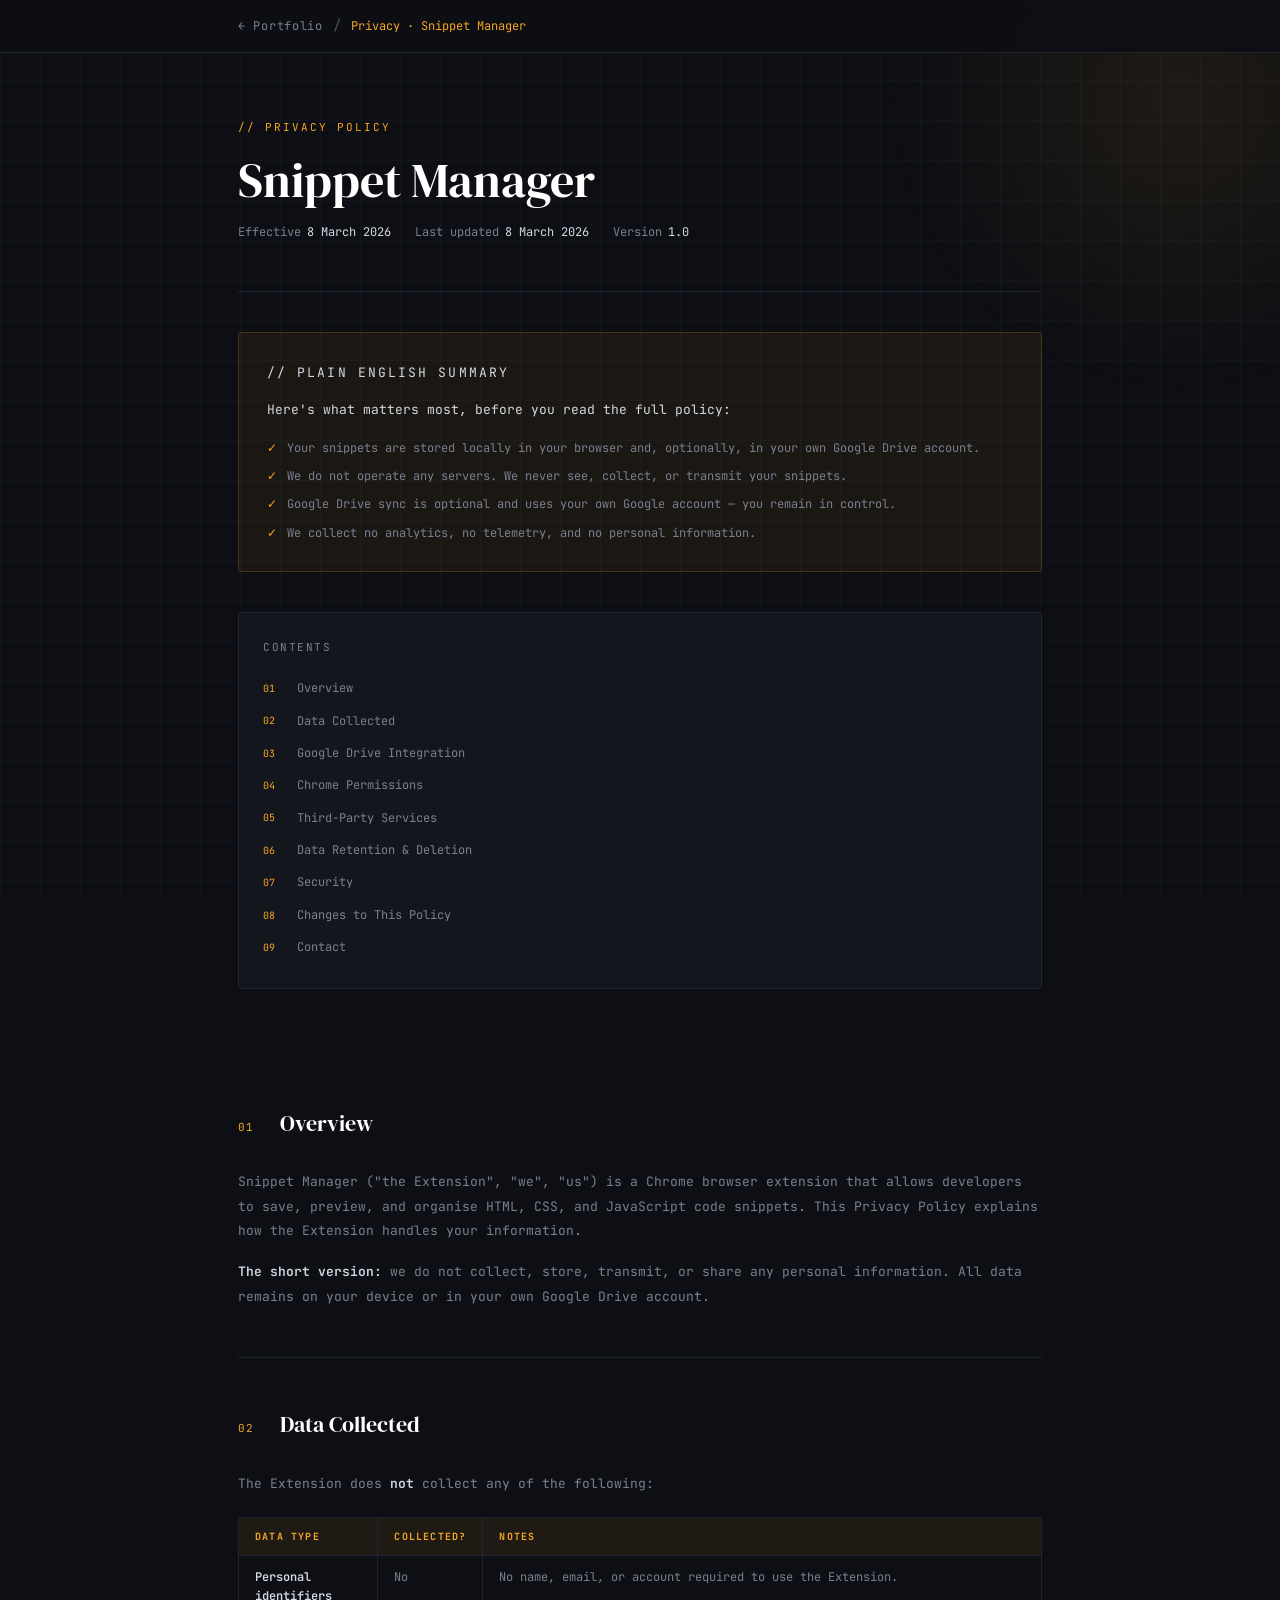
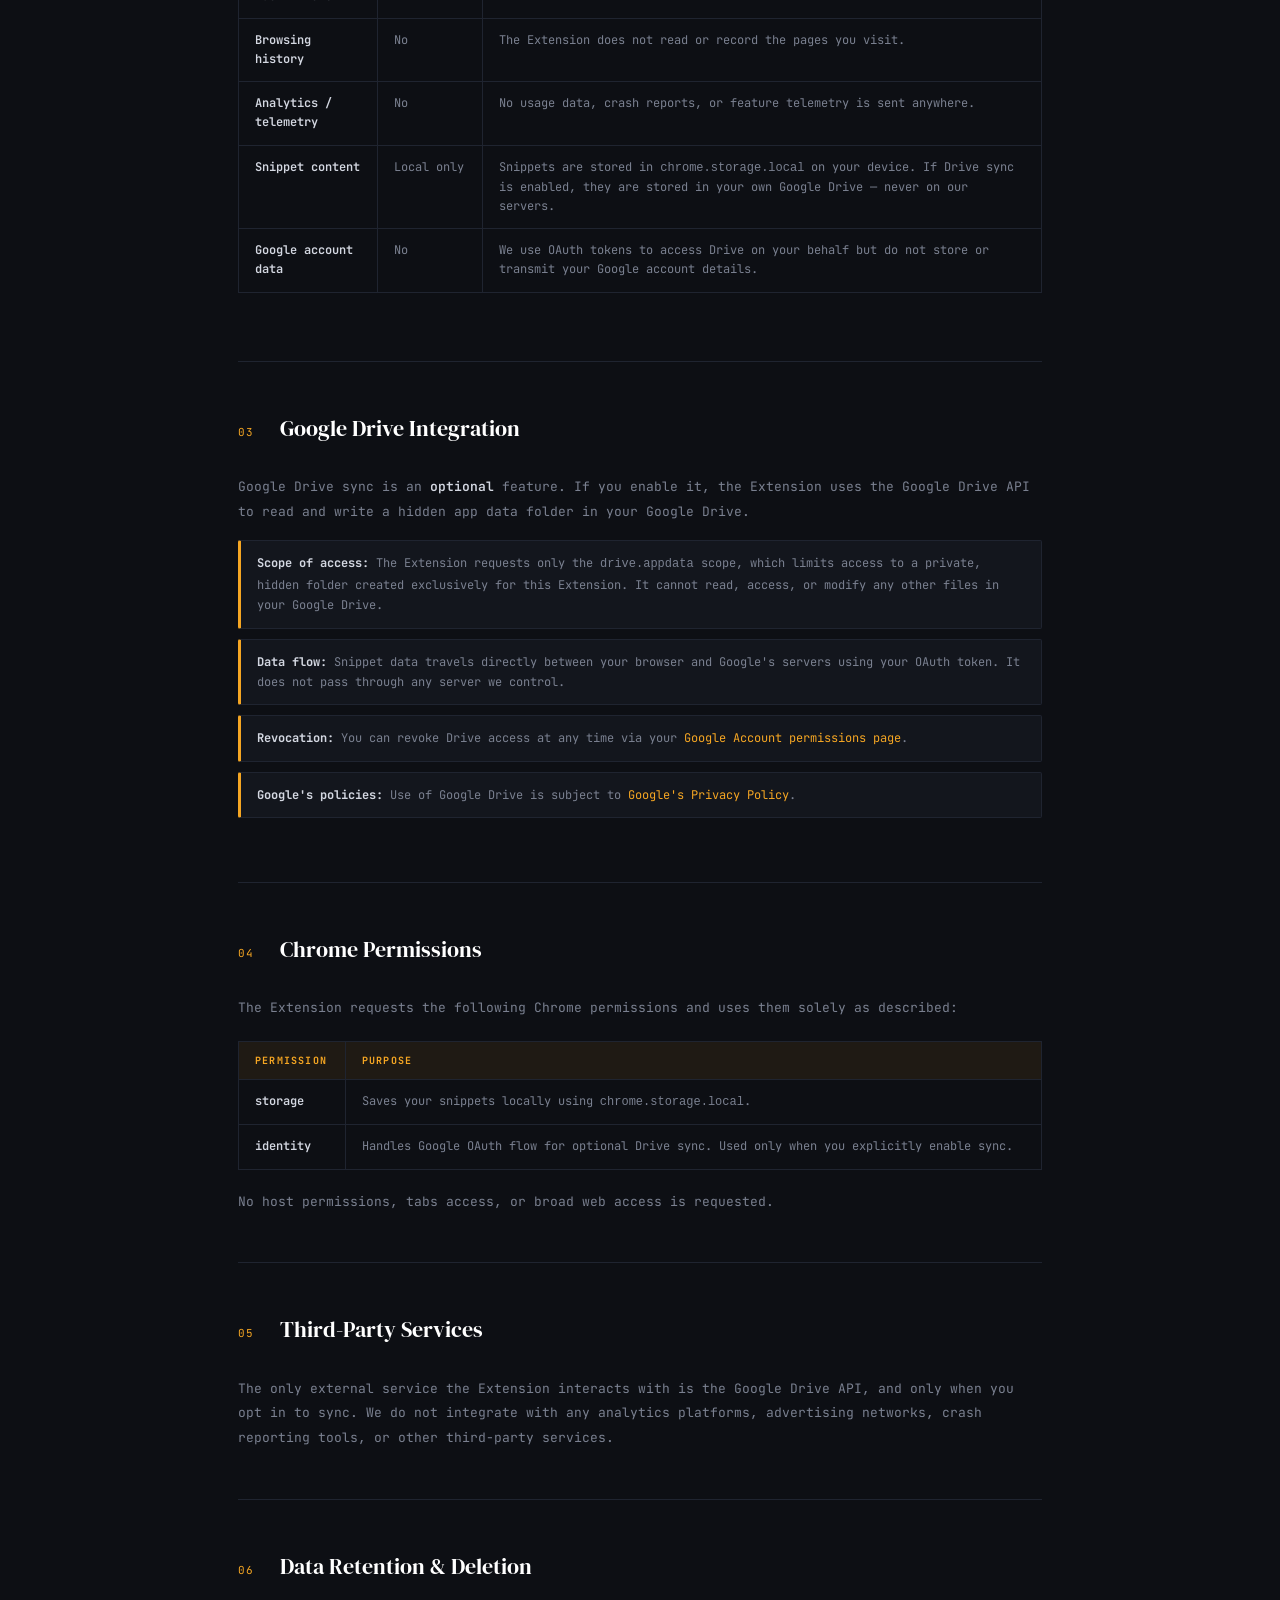
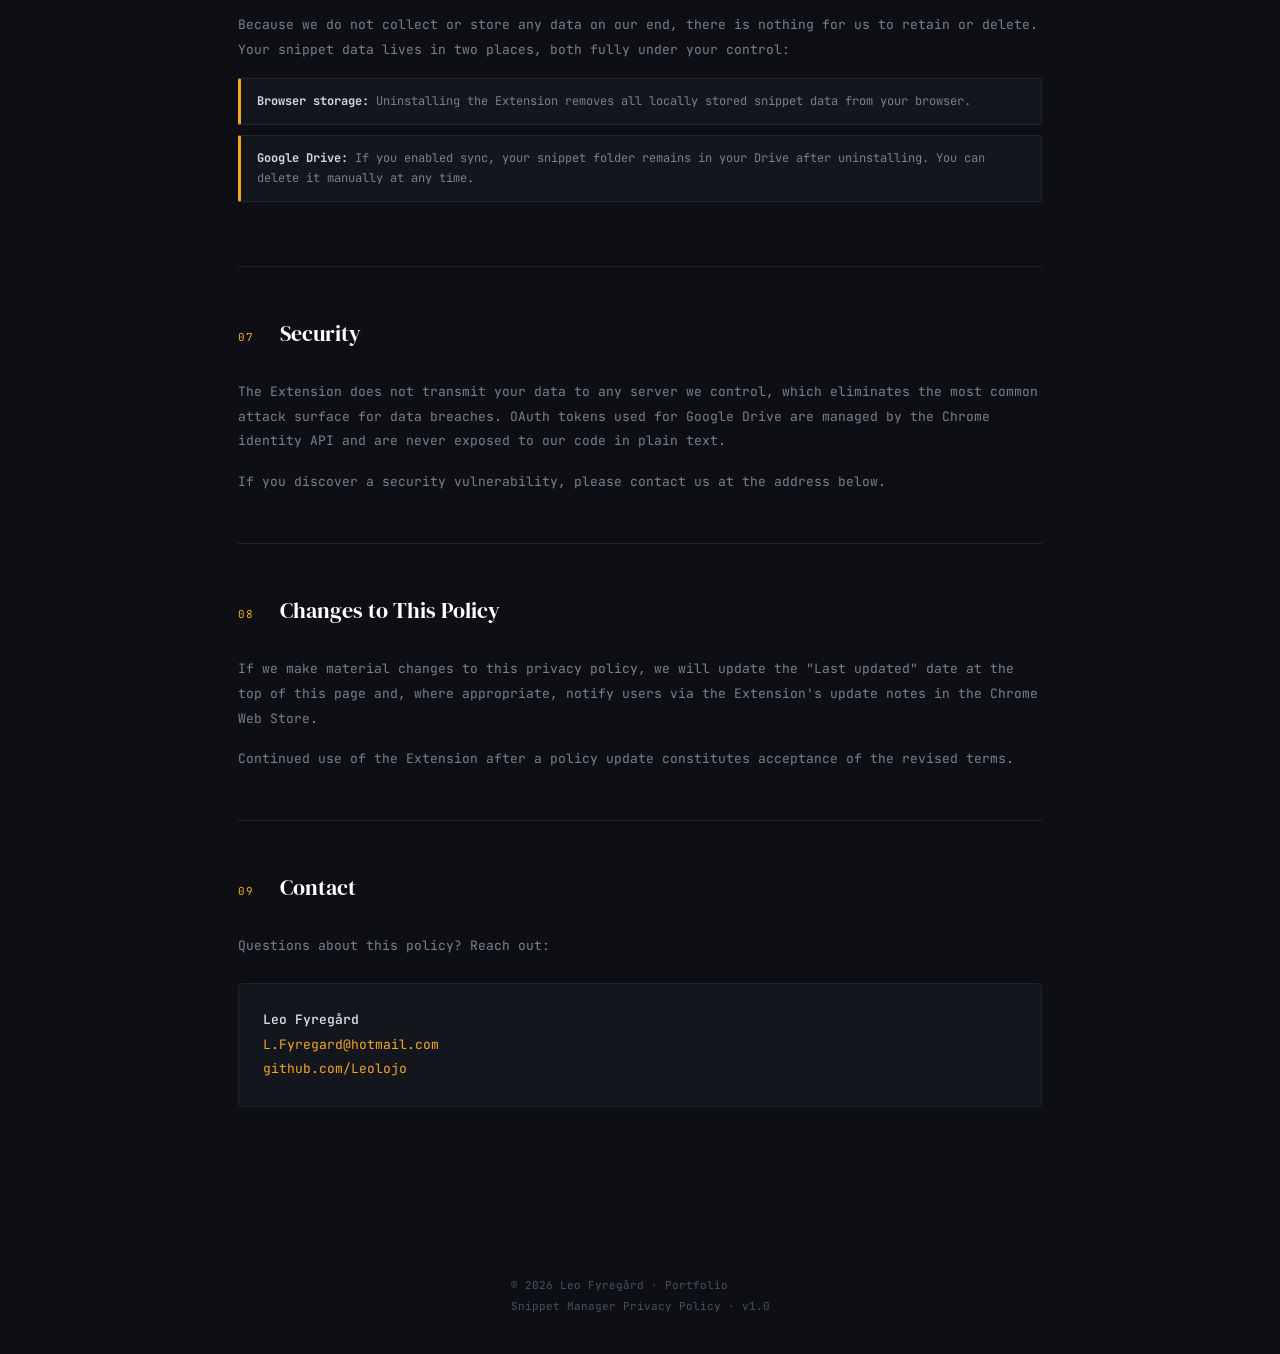
==== commit bb1ff9f3: "fix: correct drive.appdata scope in privacy policy, fix date typo in index" ====
--- a/privacy/snippet-manager.html
+++ b/privacy/snippet-manager.html
@@ -1,236 +1,328 @@
 <!DOCTYPE html>
 <html lang="en">
-<head>
-  <meta charset="UTF-8" />
-  <meta name="viewport" content="width=device-width, initial-scale=1.0" />
-  <title>Privacy Policy — Snippet Manager</title>
-  <link rel="preconnect" href="https://fonts.googleapis.com" />
-  <link rel="preconnect" href="https://fonts.gstatic.com" crossorigin />
-  <link href="https://fonts.googleapis.com/css2?family=JetBrains+Mono:ital,wght@0,300;0,400;0,600;1,300&family=DM+Serif+Display:ital@0;1&display=swap" rel="stylesheet" />
-  <link rel="stylesheet" href="../style.css" />
-</head>
-<body>
-
-  <nav>
-    <div class="wrap breadcrumb">
-      <a class="back" href="../index.html">← Portfolio</a>
-      <span class="sep">/</span>
-      <span class="crumb">Privacy · Snippet Manager</span>
+  <head>
+    <meta charset="UTF-8" />
+    <meta name="viewport" content="width=device-width, initial-scale=1.0" />
+    <title>Privacy Policy — Snippet Manager</title>
+    <link rel="preconnect" href="https://fonts.googleapis.com" />
+    <link rel="preconnect" href="https://fonts.gstatic.com" crossorigin />
+    <link
+      href="https://fonts.googleapis.com/css2?family=JetBrains+Mono:ital,wght@0,300;0,400;0,600;1,300&family=DM+Serif+Display:ital@0;1&display=swap"
+      rel="stylesheet"
+    />
+    <link rel="stylesheet" href="../style.css" />
+  </head>
+  <body>
+    <nav>
+      <div class="wrap breadcrumb">
+        <a class="back" href="../index.html">← Portfolio</a>
+        <span class="sep">/</span>
+        <span class="crumb">Privacy · Snippet Manager</span>
+      </div>
+    </nav>
+
+    <div class="wrap">
+      <header class="doc-header">
+        <p class="doc-label">// privacy policy</p>
+        <h1>Snippet Manager</h1>
+        <div class="doc-meta">
+          <span>Effective <strong>8 March 2026</strong></span>
+          <span>Last updated <strong>8 March 2026</strong></span>
+          <span>Version <strong>1.0</strong></span>
+        </div>
+      </header>
+
+      <div class="summary-box">
+        <p class="summary-label">// plain english summary</p>
+        <p>Here's what matters most, before you read the full policy:</p>
+        <ul class="summary-points">
+          <li>
+            <span class="icon">✓</span> Your snippets are stored locally in your
+            browser and, optionally, in your own Google Drive account.
+          </li>
+          <li>
+            <span class="icon">✓</span> We do not operate any servers. We never
+            see, collect, or transmit your snippets.
+          </li>
+          <li>
+            <span class="icon">✓</span> Google Drive sync is optional and uses
+            your own Google account — you remain in control.
+          </li>
+          <li>
+            <span class="icon">✓</span> We collect no analytics, no telemetry,
+            and no personal information.
+          </li>
+        </ul>
+      </div>
+
+      <div class="toc">
+        <p class="toc-title">Contents</p>
+        <ol>
+          <li><a href="#overview">Overview</a></li>
+          <li><a href="#data-collected">Data Collected</a></li>
+          <li><a href="#google-drive">Google Drive Integration</a></li>
+          <li><a href="#permissions">Chrome Permissions</a></li>
+          <li><a href="#third-parties">Third-Party Services</a></li>
+          <li><a href="#data-retention">Data Retention &amp; Deletion</a></li>
+          <li><a href="#security">Security</a></li>
+          <li><a href="#changes">Changes to This Policy</a></li>
+          <li><a href="#contact">Contact</a></li>
+        </ol>
+      </div>
+
+      <div class="doc-content">
+        <div class="policy-section" id="overview">
+          <div class="ps-header">
+            <span class="ps-num">01</span>
+            <h2 class="ps-title">Overview</h2>
+          </div>
+          <p>
+            Snippet Manager ("the Extension", "we", "us") is a Chrome browser
+            extension that allows developers to save, preview, and organise
+            HTML, CSS, and JavaScript code snippets. This Privacy Policy
+            explains how the Extension handles your information.
+          </p>
+          <p>
+            <strong>The short version:</strong> we do not collect, store,
+            transmit, or share any personal information. All data remains on
+            your device or in your own Google Drive account.
+          </p>
+        </div>
+
+        <div class="policy-section" id="data-collected">
+          <div class="ps-header">
+            <span class="ps-num">02</span>
+            <h2 class="ps-title">Data Collected</h2>
+          </div>
+          <p>
+            The Extension does <strong>not</strong> collect any of the
+            following:
+          </p>
+          <table class="data-table">
+            <thead>
+              <tr>
+                <th>Data Type</th>
+                <th>Collected?</th>
+                <th>Notes</th>
+              </tr>
+            </thead>
+            <tbody>
+              <tr>
+                <td>Personal identifiers</td>
+                <td>No</td>
+                <td>
+                  No name, email, or account required to use the Extension.
+                </td>
+              </tr>
+              <tr>
+                <td>Browsing history</td>
+                <td>No</td>
+                <td>
+                  The Extension does not read or record the pages you visit.
+                </td>
+              </tr>
+              <tr>
+                <td>Analytics / telemetry</td>
+                <td>No</td>
+                <td>
+                  No usage data, crash reports, or feature telemetry is sent
+                  anywhere.
+                </td>
+              </tr>
+              <tr>
+                <td>Snippet content</td>
+                <td>Local only</td>
+                <td>
+                  Snippets are stored in <code>chrome.storage.local</code> on
+                  your device. If Drive sync is enabled, they are stored in your
+                  own Google Drive — never on our servers.
+                </td>
+              </tr>
+              <tr>
+                <td>Google account data</td>
+                <td>No</td>
+                <td>
+                  We use OAuth tokens to access Drive on your behalf but do not
+                  store or transmit your Google account details.
+                </td>
+              </tr>
+            </tbody>
+          </table>
+        </div>
+
+        <div class="policy-section" id="google-drive">
+          <div class="ps-header">
+            <span class="ps-num">03</span>
+            <h2 class="ps-title">Google Drive Integration</h2>
+          </div>
+          <p>
+            Google Drive sync is an <strong>optional</strong> feature. If you
+            enable it, the Extension uses the Google Drive API to read and write
+            a hidden app data folder in your Google Drive.
+          </p>
+          <ul class="highlight-list">
+            <li>
+              <strong>Scope of access:</strong> The Extension requests only the
+              <code>drive.appdata</code> scope, which limits access to a
+              private, hidden folder created exclusively for this Extension. It
+              cannot read, access, or modify any other files in your Google
+              Drive.
+            </li>
+            <li>
+              <strong>Data flow:</strong> Snippet data travels directly between
+              your browser and Google's servers using your OAuth token. It does
+              not pass through any server we control.
+            </li>
+            <li>
+              <strong>Revocation:</strong> You can revoke Drive access at any
+              time via your
+              <a href="https://myaccount.google.com/permissions" target="_blank"
+                >Google Account permissions page</a
+              >.
+            </li>
+            <li>
+              <strong>Google's policies:</strong> Use of Google Drive is subject
+              to
+              <a href="https://policies.google.com/privacy" target="_blank"
+                >Google's Privacy Policy</a
+              >.
+            </li>
+          </ul>
+        </div>
+
+        <div class="policy-section" id="permissions">
+          <div class="ps-header">
+            <span class="ps-num">04</span>
+            <h2 class="ps-title">Chrome Permissions</h2>
+          </div>
+          <p>
+            The Extension requests the following Chrome permissions and uses
+            them solely as described:
+          </p>
+          <table class="data-table">
+            <thead>
+              <tr>
+                <th>Permission</th>
+                <th>Purpose</th>
+              </tr>
+            </thead>
+            <tbody>
+              <tr>
+                <td>storage</td>
+                <td>
+                  Saves your snippets locally using
+                  <code>chrome.storage.local</code>.
+                </td>
+              </tr>
+              <tr>
+                <td>identity</td>
+                <td>
+                  Handles Google OAuth flow for optional Drive sync. Used only
+                  when you explicitly enable sync.
+                </td>
+              </tr>
+            </tbody>
+          </table>
+          <p>
+            No host permissions, tabs access, or broad web access is requested.
+          </p>
+        </div>
+
+        <div class="policy-section" id="third-parties">
+          <div class="ps-header">
+            <span class="ps-num">05</span>
+            <h2 class="ps-title">Third-Party Services</h2>
+          </div>
+          <p>
+            The only external service the Extension interacts with is the Google
+            Drive API, and only when you opt in to sync. We do not integrate
+            with any analytics platforms, advertising networks, crash reporting
+            tools, or other third-party services.
+          </p>
+        </div>
+
+        <div class="policy-section" id="data-retention">
+          <div class="ps-header">
+            <span class="ps-num">06</span>
+            <h2 class="ps-title">Data Retention &amp; Deletion</h2>
+          </div>
+          <p>
+            Because we do not collect or store any data on our end, there is
+            nothing for us to retain or delete. Your snippet data lives in two
+            places, both fully under your control:
+          </p>
+          <ul class="highlight-list">
+            <li>
+              <strong>Browser storage:</strong> Uninstalling the Extension
+              removes all locally stored snippet data from your browser.
+            </li>
+            <li>
+              <strong>Google Drive:</strong> If you enabled sync, your snippet
+              folder remains in your Drive after uninstalling. You can delete it
+              manually at any time.
+            </li>
+          </ul>
+        </div>
+
+        <div class="policy-section" id="security">
+          <div class="ps-header">
+            <span class="ps-num">07</span>
+            <h2 class="ps-title">Security</h2>
+          </div>
+          <p>
+            The Extension does not transmit your data to any server we control,
+            which eliminates the most common attack surface for data breaches.
+            OAuth tokens used for Google Drive are managed by the Chrome
+            identity API and are never exposed to our code in plain text.
+          </p>
+          <p>
+            If you discover a security vulnerability, please contact us at the
+            address below.
+          </p>
+        </div>
+
+        <div class="policy-section" id="changes">
+          <div class="ps-header">
+            <span class="ps-num">08</span>
+            <h2 class="ps-title">Changes to This Policy</h2>
+          </div>
+          <p>
+            If we make material changes to this privacy policy, we will update
+            the "Last updated" date at the top of this page and, where
+            appropriate, notify users via the Extension's update notes in the
+            Chrome Web Store.
+          </p>
+          <p>
+            Continued use of the Extension after a policy update constitutes
+            acceptance of the revised terms.
+          </p>
+        </div>
+
+        <div class="policy-section" id="contact">
+          <div class="ps-header">
+            <span class="ps-num">09</span>
+            <h2 class="ps-title">Contact</h2>
+          </div>
+          <p>Questions about this policy? Reach out:</p>
+          <div class="contact-box">
+            <p>
+              <strong>Leo Fyregård</strong><br />
+              <a href="mailto:L.Fyregard@hotmail.com">L.Fyregard@hotmail.com</a
+              ><br />
+              <a href="https://github.com/Leolojo" target="_blank"
+                >github.com/Leolojo</a
+              >
+            </p>
+          </div>
+        </div>
+      </div>
     </div>
-  </nav>
-
-  <div class="wrap">
-
-    <header class="doc-header">
-      <p class="doc-label">// privacy policy</p>
-      <h1>Snippet Manager</h1>
-      <div class="doc-meta">
-        <span>Effective <strong>8 March 2026</strong></span>
-        <span>Last updated <strong>8 March 2026</strong></span>
-        <span>Version <strong>1.0</strong></span>
-      </div>
-    </header>
-
-    <!-- PLAIN-LANGUAGE SUMMARY -->
-    <div class="summary-box">
-      <p class="summary-label">// plain english summary</p>
-      <p>Here's what matters most, before you read the full policy:</p>
-      <ul class="summary-points">
-        <li><span class="icon">✓</span> Your snippets are stored locally in your browser and, optionally, in your own Google Drive account.</li>
-        <li><span class="icon">✓</span> We do not operate any servers. We never see, collect, or transmit your snippets.</li>
-        <li><span class="icon">✓</span> Google Drive sync is optional and uses your own Google account — you remain in control.</li>
-        <li><span class="icon">✓</span> We collect no analytics, no telemetry, and no personal information.</li>
-      </ul>
-    </div>
-
-    <!-- TOC -->
-    <div class="toc">
-      <p class="toc-title">Contents</p>
-      <ol>
-        <li><a href="#overview">Overview</a></li>
-        <li><a href="#data-collected">Data Collected</a></li>
-        <li><a href="#google-drive">Google Drive Integration</a></li>
-        <li><a href="#permissions">Chrome Permissions</a></li>
-        <li><a href="#third-parties">Third-Party Services</a></li>
-        <li><a href="#data-retention">Data Retention &amp; Deletion</a></li>
-        <li><a href="#security">Security</a></li>
-        <li><a href="#changes">Changes to This Policy</a></li>
-        <li><a href="#contact">Contact</a></li>
-      </ol>
-    </div>
-
-    <div class="doc-content">
-
-      <div class="policy-section" id="overview">
-        <div class="ps-header">
-          <span class="ps-num">01</span>
-          <h2 class="ps-title">Overview</h2>
-        </div>
-        <p>
-          Snippet Manager ("the Extension", "we", "us") is a Chrome browser extension that allows developers to save,
-          preview, and organise HTML, CSS, and JavaScript code snippets. This Privacy Policy explains how the Extension handles your information.
-        </p>
-        <p>
-          <strong>The short version:</strong> we do not collect, store, transmit, or share any personal information.
-          All data remains on your device or in your own Google Drive account.
-        </p>
-      </div>
-
-      <div class="policy-section" id="data-collected">
-        <div class="ps-header">
-          <span class="ps-num">02</span>
-          <h2 class="ps-title">Data Collected</h2>
-        </div>
-        <p>The Extension does <strong>not</strong> collect any of the following:</p>
-        <table class="data-table">
-          <thead>
-            <tr><th>Data Type</th><th>Collected?</th><th>Notes</th></tr>
-          </thead>
-          <tbody>
-            <tr>
-              <td>Personal identifiers</td>
-              <td>No</td>
-              <td>No name, email, or account required to use the Extension.</td>
-            </tr>
-            <tr>
-              <td>Browsing history</td>
-              <td>No</td>
-              <td>The Extension does not read or record the pages you visit.</td>
-            </tr>
-            <tr>
-              <td>Analytics / telemetry</td>
-              <td>No</td>
-              <td>No usage data, crash reports, or feature telemetry is sent anywhere.</td>
-            </tr>
-            <tr>
-              <td>Snippet content</td>
-              <td>Local only</td>
-              <td>Snippets are stored in <code>chrome.storage.local</code> on your device. If Drive sync is enabled, they are stored in your own Google Drive — never on our servers.</td>
-            </tr>
-            <tr>
-              <td>Google account data</td>
-              <td>No</td>
-              <td>We use OAuth tokens to access Drive on your behalf but do not store or transmit your Google account details.</td>
-            </tr>
-          </tbody>
-        </table>
-      </div>
-
-      <div class="policy-section" id="google-drive">
-        <div class="ps-header">
-          <span class="ps-num">03</span>
-          <h2 class="ps-title">Google Drive Integration</h2>
-        </div>
-        <p>
-          Google Drive sync is an <strong>optional</strong> feature. If you enable it, the Extension uses the Google Drive API
-          to read and write a dedicated folder containing your snippet data.
-        </p>
-        <ul class="highlight-list">
-          <li><strong>Scope of access:</strong> The Extension requests only the <code>drive.file</code> scope, which limits access to files it creates. It cannot read or modify other files in your Drive.</li>
-          <li><strong>Data flow:</strong> Snippet data travels directly between your browser and Google's servers using your OAuth token. It does not pass through any server we control.</li>
-          <li><strong>Revocation:</strong> You can revoke Drive access at any time via your <a href="https://myaccount.google.com/permissions" target="_blank">Google Account permissions page</a>.</li>
-          <li><strong>Google's policies:</strong> Use of Google Drive is subject to <a href="https://policies.google.com/privacy" target="_blank">Google's Privacy Policy</a>.</li>
-        </ul>
-      </div>
-
-      <div class="policy-section" id="permissions">
-        <div class="ps-header">
-          <span class="ps-num">04</span>
-          <h2 class="ps-title">Chrome Permissions</h2>
-        </div>
-        <p>The Extension requests the following Chrome permissions and uses them solely as described:</p>
-        <table class="data-table">
-          <thead>
-            <tr><th>Permission</th><th>Purpose</th></tr>
-          </thead>
-          <tbody>
-            <tr>
-              <td>storage</td>
-              <td>Saves your snippets locally using <code>chrome.storage.local</code>.</td>
-            </tr>
-            <tr>
-              <td>identity</td>
-              <td>Handles Google OAuth flow for optional Drive sync. Used only when you explicitly enable sync.</td>
-            </tr>
-          </tbody>
-        </table>
-        <p>No host permissions, tabs access, or broad web access is requested.</p>
-      </div>
-
-      <div class="policy-section" id="third-parties">
-        <div class="ps-header">
-          <span class="ps-num">05</span>
-          <h2 class="ps-title">Third-Party Services</h2>
-        </div>
-        <p>
-          The only external service the Extension interacts with is the Google Drive API, and only when you opt in to sync.
-          We do not integrate with any analytics platforms, advertising networks, crash reporting tools, or other third-party services.
-        </p>
-      </div>
-
-      <div class="policy-section" id="data-retention">
-        <div class="ps-header">
-          <span class="ps-num">06</span>
-          <h2 class="ps-title">Data Retention &amp; Deletion</h2>
-        </div>
-        <p>
-          Because we do not collect or store any data on our end, there is nothing for us to retain or delete.
-          Your snippet data lives in two places, both fully under your control:
-        </p>
-        <ul class="highlight-list">
-          <li><strong>Browser storage:</strong> Uninstalling the Extension removes all locally stored snippet data from your browser.</li>
-          <li><strong>Google Drive:</strong> If you enabled sync, your snippet folder remains in your Drive after uninstalling. You can delete it manually at any time.</li>
-        </ul>
-      </div>
-
-      <div class="policy-section" id="security">
-        <div class="ps-header">
-          <span class="ps-num">07</span>
-          <h2 class="ps-title">Security</h2>
-        </div>
-        <p>
-          The Extension does not transmit your data to any server we control, which eliminates the most common attack surface for data breaches.
-          OAuth tokens used for Google Drive are managed by the Chrome identity API and are never exposed to our code in plain text.
-        </p>
-        <p>If you discover a security vulnerability, please contact us at the address below.</p>
-      </div>
-
-      <div class="policy-section" id="changes">
-        <div class="ps-header">
-          <span class="ps-num">08</span>
-          <h2 class="ps-title">Changes to This Policy</h2>
-        </div>
-        <p>
-          If we make material changes to this privacy policy, we will update the "Last updated" date at the top of this page
-          and, where appropriate, notify users via the Extension's update notes in the Chrome Web Store.
-        </p>
-        <p>Continued use of the Extension after a policy update constitutes acceptance of the revised terms.</p>
-      </div>
-
-      <div class="policy-section" id="contact">
-        <div class="ps-header">
-          <span class="ps-num">09</span>
-          <h2 class="ps-title">Contact</h2>
-        </div>
-        <p>Questions about this policy? Reach out:</p>
-        <div class="contact-box">
-          <p>
-            <strong>Leo Fyregård</strong><br />
-            <a href="mailto:L.Fyregard@hotmail.com">L.Fyregard@hotmail.com</a><br />
-            <a href="https://github.com/Leolojo" target="_blank">github.com/Leolojo</a>
-          </p>
-        </div>
-      </div>
-
-    </div>
-  </div>
-
-  <footer>
-    <div class="wrap">
-      <p>© 2026 Leo Fyregård · <a href="../index.html">Portfolio</a></p>
-      <p>Snippet Manager Privacy Policy · v1.0</p>
-    </div>
-  </footer>
-
-</body>
-</html>+
+    <footer>
+      <div class="wrap">
+        <p>© 2026 Leo Fyregård · <a href="../index.html">Portfolio</a></p>
+        <p>Snippet Manager Privacy Policy · v1.0</p>
+      </div>
+    </footer>
+  </body>
+</html>
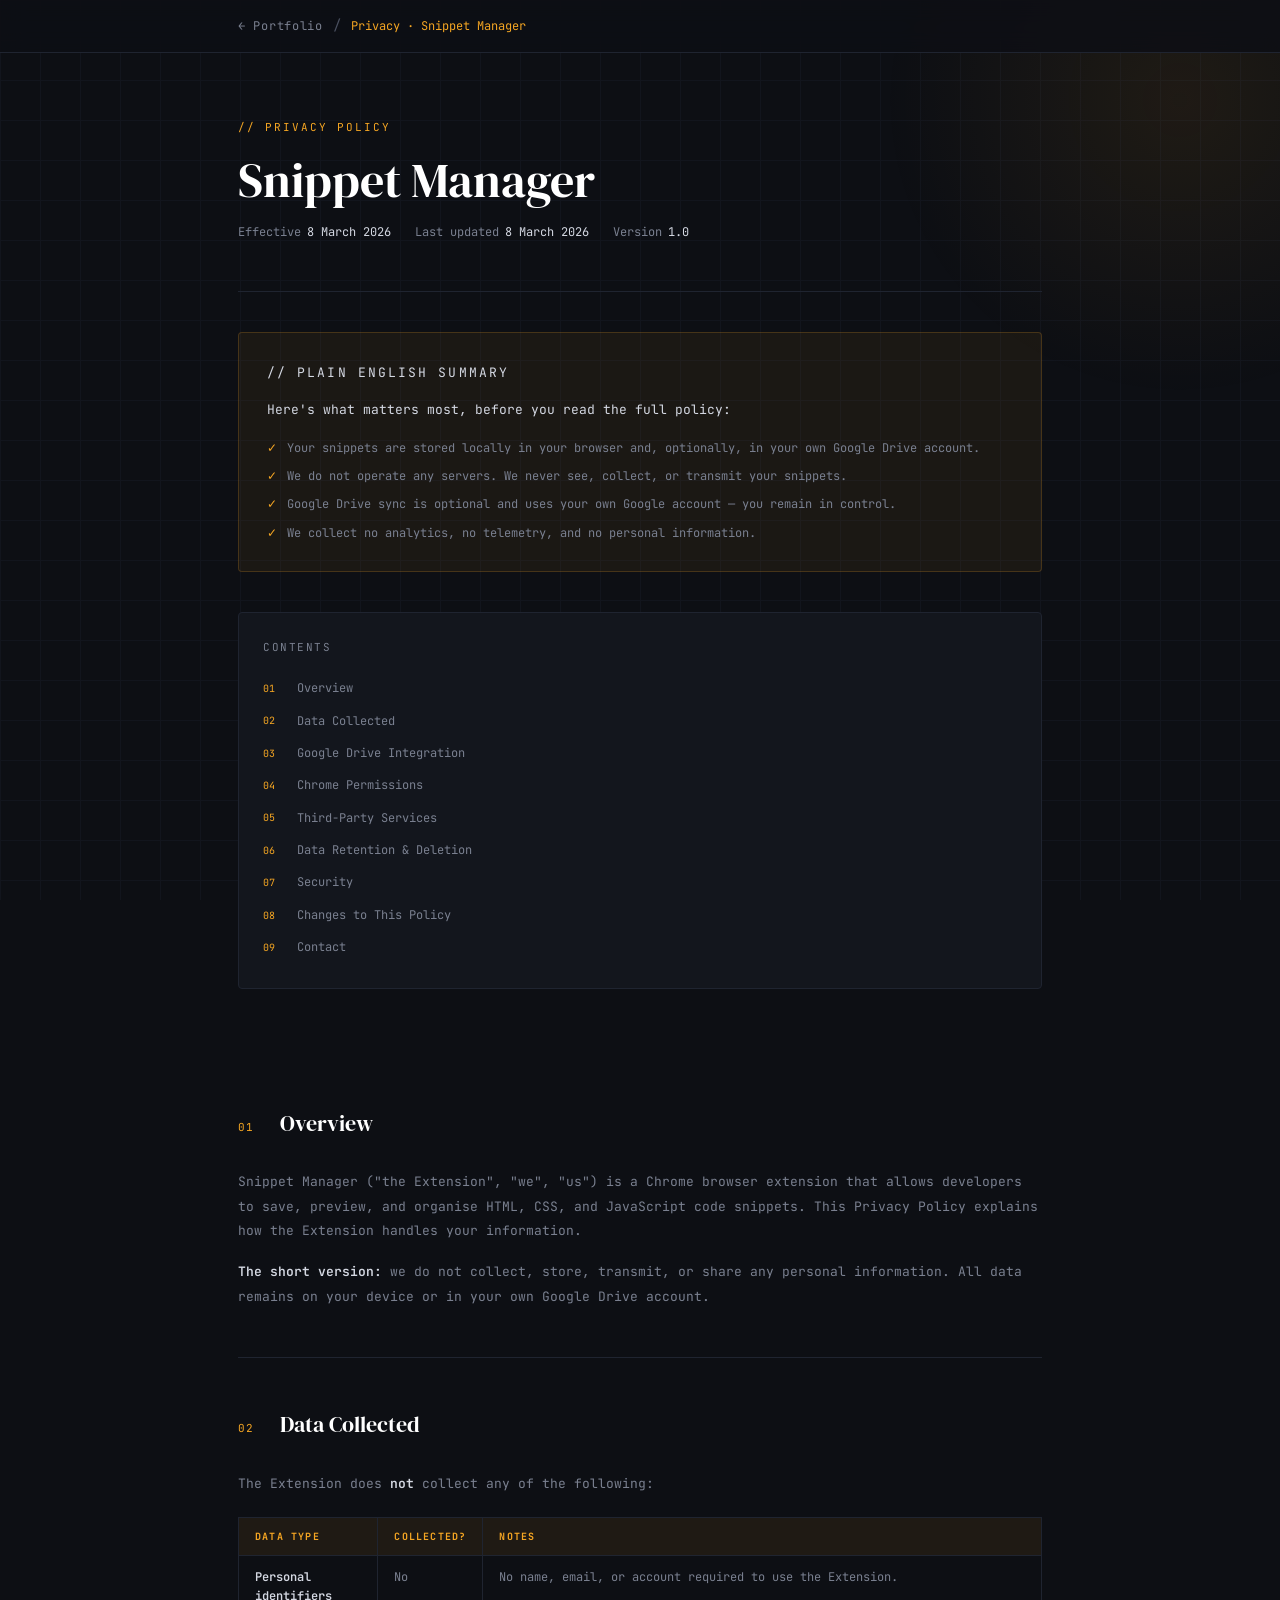
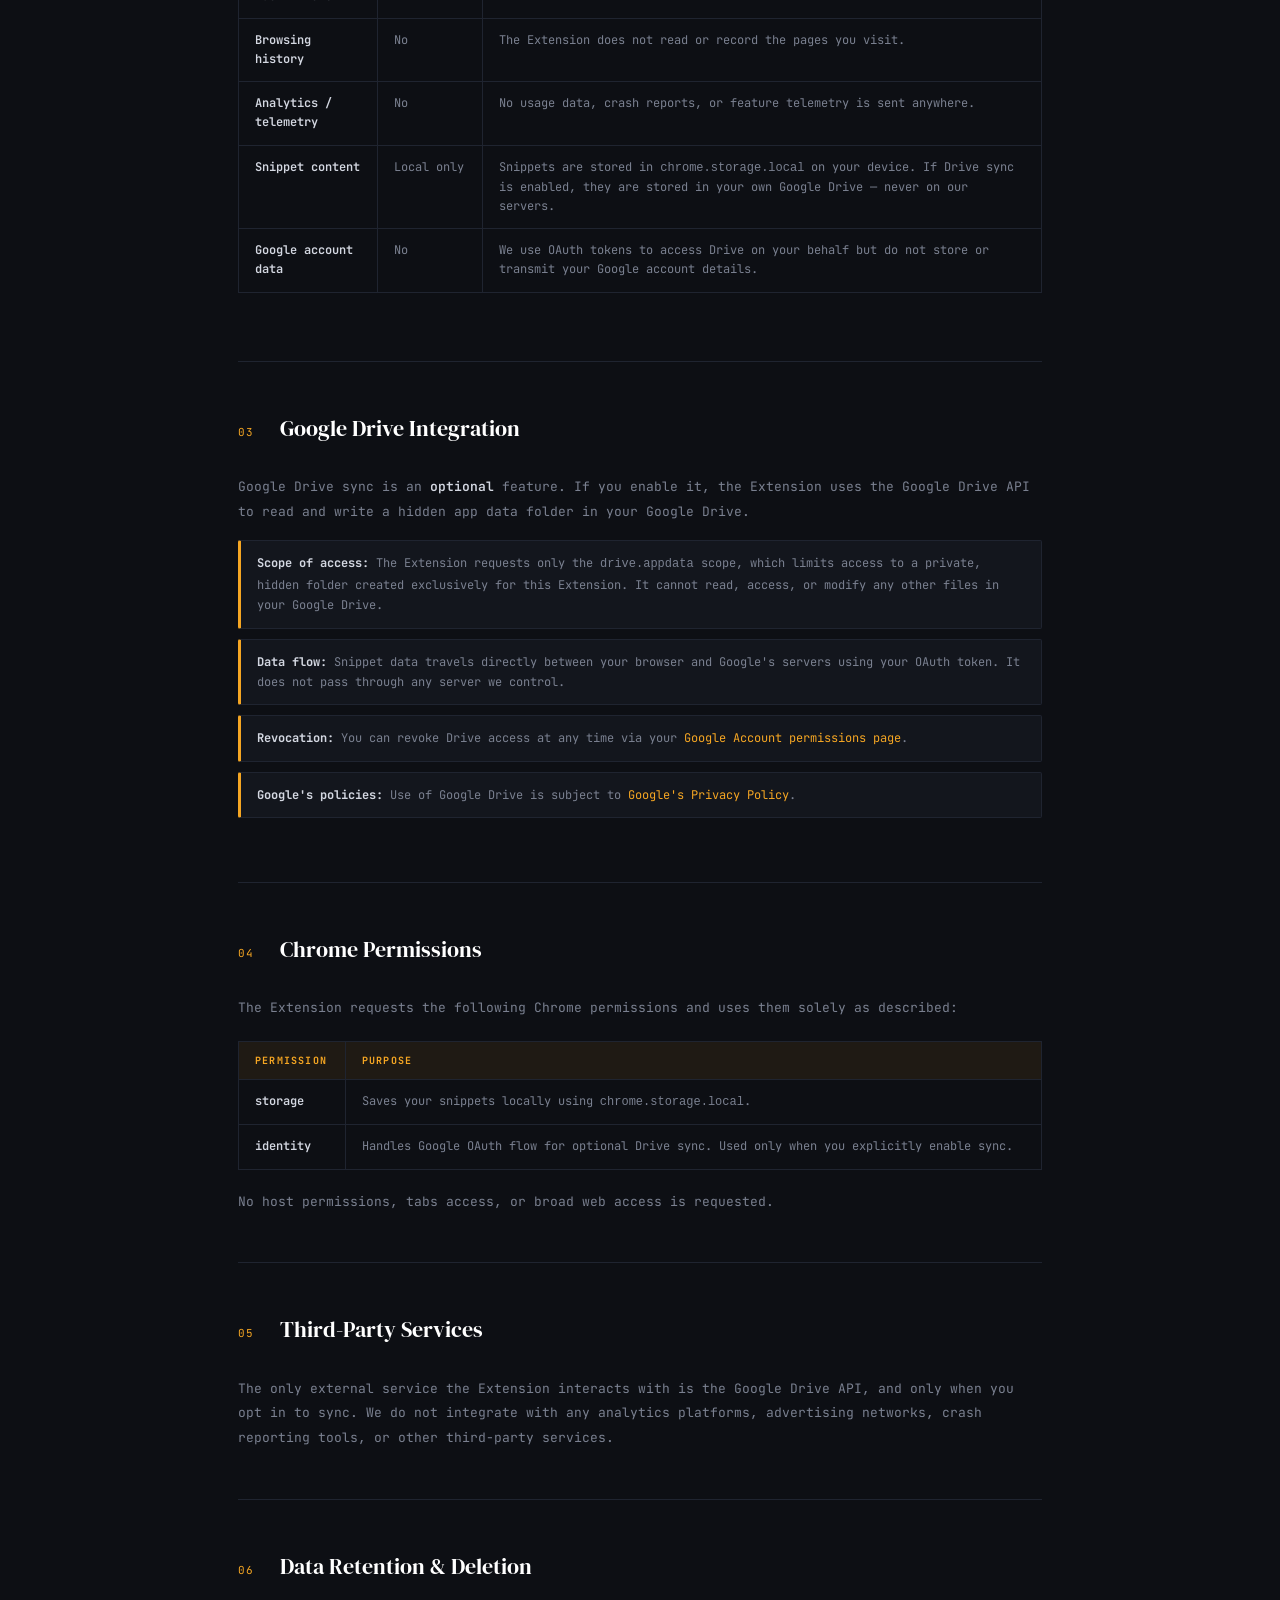
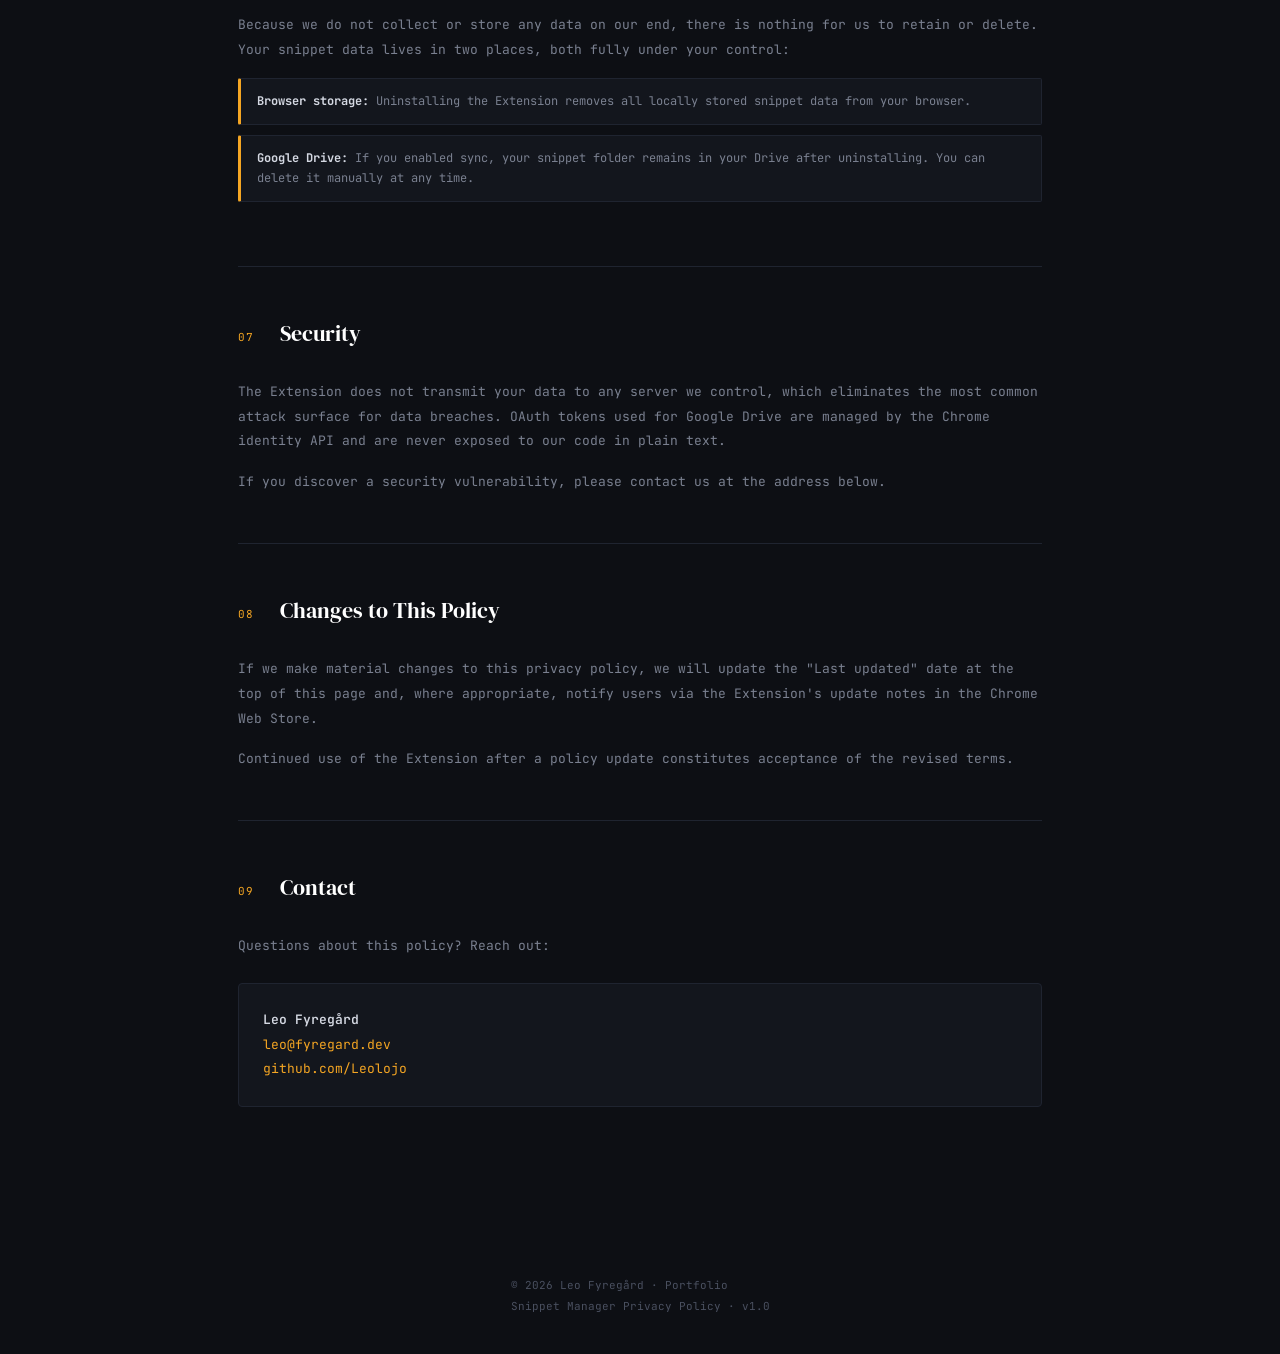
==== commit 53f905a4: "Initial site refresh - Fyregard branding + Haven app section" ====
--- a/privacy/snippet-manager.html
+++ b/privacy/snippet-manager.html
@@ -307,7 +307,7 @@
           <div class="contact-box">
             <p>
               <strong>Leo Fyregård</strong><br />
-              <a href="mailto:L.Fyregard@hotmail.com">L.Fyregard@hotmail.com</a
+              <a href="mailto:leo@fyregard.dev">leo@fyregard.dev</a
               ><br />
               <a href="https://github.com/Leolojo" target="_blank"
                 >github.com/Leolojo</a
